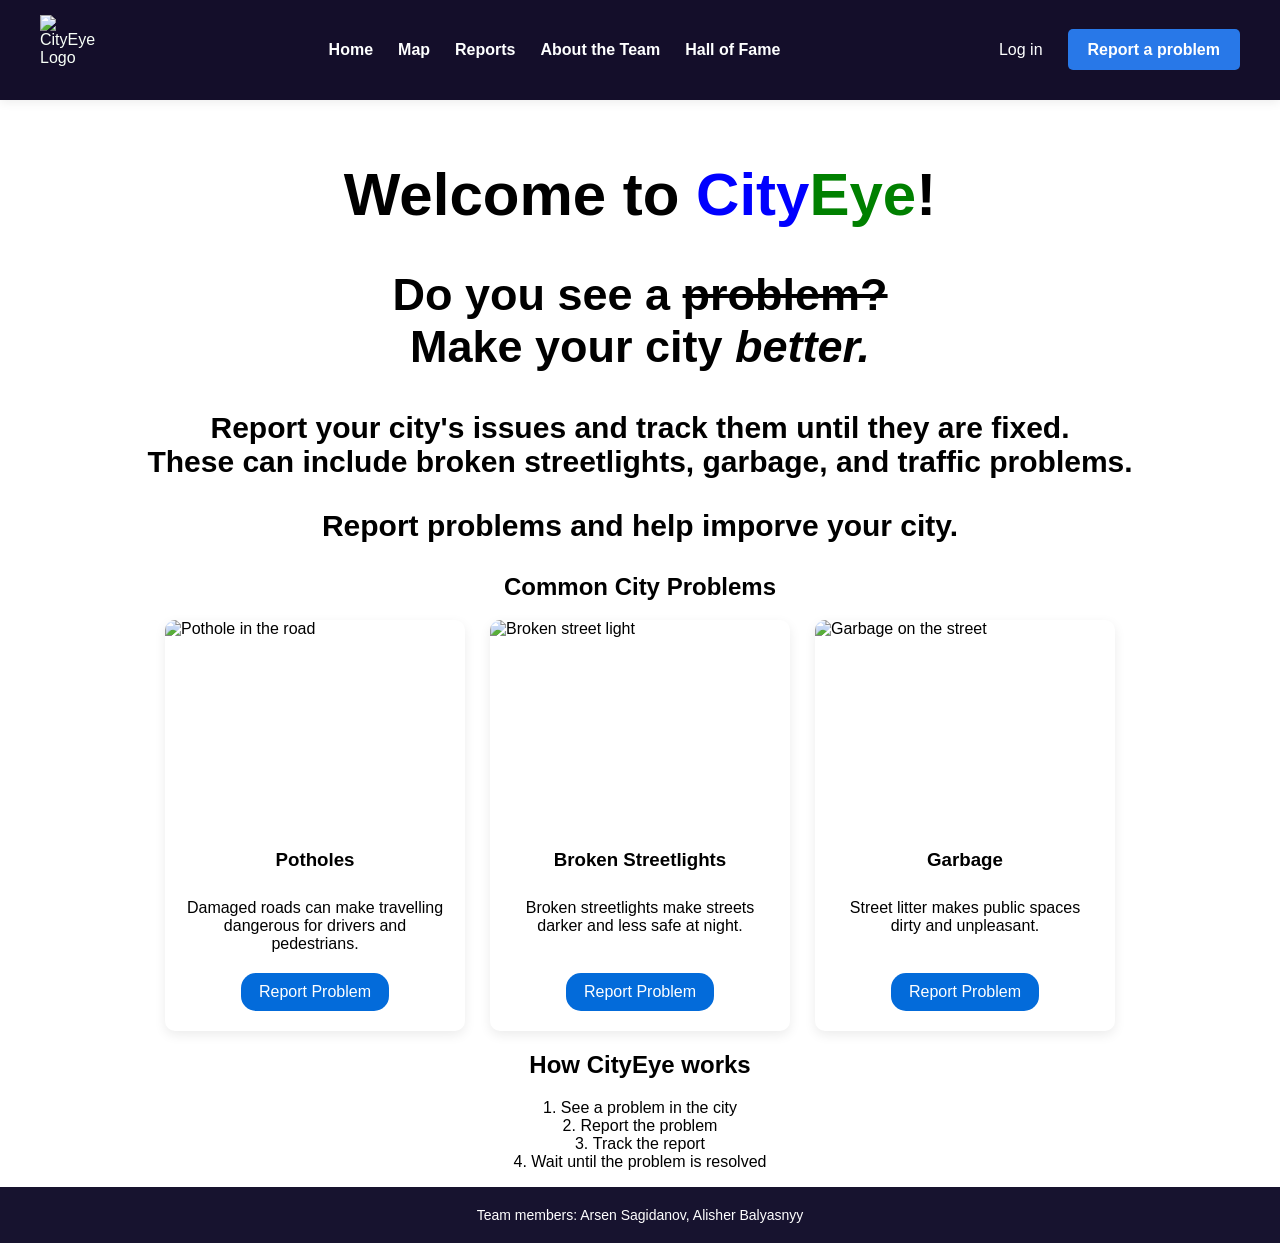
==== index.html @ 9cadc42f "add Grid and Flexbox" ====
<!DOCTYPE html>
<html lang="en">
<head>
    <meta charset="UTF-8">
    <meta name="viewport" content="width=device-width, initial-scale=1.0">
    <title>CityEye - Home</title>
    <link rel="stylesheet" href="style.css">
</head>
<body>
<nav class="navbar">
            
            <div class="logo">
            <img src="photo/logo.png" 
                alt="CityEye Logo"></div>

                <ul class="nav-links">
                <li><a href="index.html">Home</a></li>
                <li><a href="map.html">Map</a></li>
                <li><a href="reports.html">Reports</a></li>
                <li><a href="about.html">About the Team</a></li>
                <li><a href="halloffame.html" class="hof">Hall of Fame</a></li>
                </ul>
            <ul class = "right-links">
                <li><a href="login.html" class="login-link">Log in</a></li>
                <li><a href="report.html" class ="report-button">Report a problem</a></li>
            </ul>
            </nav>
<main>
<div class="welcome">
    <h1>Welcome to
    <span class="city">City</span><span class="eye">Eye</span>!
    </h1>
    <h2>Do you see a <s>problem?</s>
    <br>Make your city <em>better.</em>
    </h2>
    <p>Report your city's issues and track them until they are fixed.<br>These can include broken streetlights, garbage, and traffic problems.</p>
    <p>Report problems and help imporve your city.</p>
</div>


<section class="problems-section">
    <h2 style="text-align: center;">Common City Problems</h2>

    <div class="problem-images">

        <div class="problem-card">
            <img src="photo/Pothole.jpeg" alt="Pothole in the road">
            <div class="card-content">
                <h3>Potholes</h3>
                <p>Damaged roads can make travelling dangerous for drivers and pedestrians.</p>
                <a href="report.html" class="card-btn">Report Problem</a>
            </div>
        </div>

        <div class="problem-card">
            <img src="photo/BrokenStreetLight.jpeg" alt="Broken street light">
            <div class="card-content">
                <h3>Broken Streetlights</h3>
                <p>Broken streetlights make streets darker and less safe at night.</p>
                <a href="report.html" class="card-btn">Report Problem</a>
            </div>
        </div>

        <div class="problem-card">
            <img src="photo/Garbage.jpeg" alt="Garbage on the street">
            <div class="card-content">
                <h3>Garbage</h3>
                <p>Street litter makes public spaces dirty and unpleasant.</p>
                <a href="report.html" class="card-btn">Report Problem</a>
            </div>
        </div>

    </div>
</section>

<h2 id="main-title">How CityEye works</h2>
<div align="center">
 <ol type="1">
    <li>See a problem in the city</li>
    <li>Report the problem</li>
    <li>Track the report</li>
    <li>Wait until the problem is resolved</li>
</ol>
</div>
</main>
<footer>
        <p>Team members: Arsen Sagidanov, Alisher Balyasnyy</p>
    </footer>
</body>
</html>
---- style.css ----
body {
    margin: 0;
    font-family: "Segoe UI", sans-serif;
    min-height: 100vh;
    display: flex;
    flex-direction: column;
}

/* ---- Navbar ---- */

.navbar {
    display: flex;
    justify-content: space-between;
    align-items: center;
    background-color: hsl(253, 49%, 11%);
    color: rgb(248, 255, 247);
    padding: 15px 40px;
    font-family: "Saira", sans-serif;
    box-shadow: 0 2px 10px rgba(0, 0, 0, 0.08);
}

.nav-links,
.right-links {
    list-style: none;
    display: flex;
    align-items: center;
    gap: 25px;
    margin: 0;
    padding: 0;
}

.nav-links a,
.right-links a {
    color: rgb(254, 255, 255);
    text-decoration: none;
}

.report-button {
    padding: 12px 20px;
    background-color: #2878e8;
    color: white;
    text-decoration: none;
    border-radius: 5px;
    font-weight: bold;
    transition: background-color 0,3 ease;
}

.report-button:hover {
    background-color: #1a5bb8;
}

.nav-links{
    font-weight: bolder;
}

.nav-links a:hover,
.right-links a:hover {
    color: rgb(253, 255, 253);
    text-decoration: underline;
    

}

.logo {
    display: flex;
    align-items: center;
}

.logo img {
    height: 70px;
    width: 70px;
    object-fit: contain;
}


/* ---- Main ---- */

main {
    flex: 1;
}


/* ---- Map ---- */

.map-page {
    background-color: #ffffff;
    min-height: calc(100vh - 70px);
    padding: 40px 50px;
}

.map-title {
    max-width: 1400px;
    margin: 0 auto 25px;
}

.map-title h1 {
    margin: 0;
    font-size: 34px;
    color: #172033;
}

.map-title p {
    margin-top: 8px;
    color: #697386;
    font-size: 16px;
}

.map {
    position: relative;
    max-width: 1400px;
    height: 650px;
    margin: auto;
    overflow: hidden;
    border-radius: 20px;
    background-color: #ddd;
    box-shadow: 0 8px 25px rgba(0, 0, 0, 0.1);
}

.map img {
    width: 100%;
    height: 100%;
    object-fit: cover;
}

.marker {
    position: absolute;
    font-size: 32px;
}

.marker-red {
    color: #ef4444;
}

.marker-yellow {
    color: #f59e0b;
}

.marker-green {
    color: #22c55e;
}

.marker-1 {
    top: 25%;
    left: 35%;
}

.marker-2 {
    top: 35%;
    left: 60%;
}

.marker-3 {
    top: 55%;
    left: 30%;
}

.marker-4 {
    top: 70%;
    left: 55%;
}

.marker-5 {
    top: 45%;
    left: 78%;
}


/* ---- Map Legend ---- */

.legend {
    position: absolute;
    bottom: 20px;
    left: 20px;
    display: flex;
    gap: 20px;
    padding: 13px 18px;
    background-color: white;
    border-radius: 10px;
    box-shadow: 0 3px 10px rgba(0, 0, 0, 0.15);
}

.legend span {
    display: flex;
    align-items: center;
    gap: 7px;
    font-size: 14px;
    color: #343b4d;
    white-space: nowrap;
}

.legend i {
    width: 11px;
    height: 11px;
    display: inline-block;
    border-radius: 50%;
}

.red-dot {
    background-color: #ef4444;
}

.yellow-dot {
    background-color: #f59e0b;
}

.green-dot {
    background-color: #22c55e;
}





/* ---- Register Form ---- */

.register-form {
    max-width: 210px;
    margin: 57px auto;
    padding: 40px;
    background: #ffffff;
    border-radius: 15px;
    box-shadow: 0 4px 15px rgba(36, 10, 52, 0.1);
    font-family: sans-serif;
}

.register-form h1 {
    text-align: center;
    margin-bottom: 20px;
    color: #000000;
}

.register-form div {
    display: flex;
    flex-direction: column;
    margin-bottom: 2px;
}


/* ---- Login Form ---- */

.login-form {
    max-width: 200px;
    margin: 57px auto;
    padding: 40px;
    background: #ffffff;
    border-radius: 30px;
    box-shadow: 0 4px 15px rgba(156, 98, 193, 0.1);
    font-family: sans-serif;
}

.login-form p {
    text-align: center;
    margin-bottom: 20px;
    color: #000000;
}


/* ---- Home ---- */

.welcome {
    text-align: center;
    margin-top: 50px;
    font-weight: bold;
    font-size: 30px;
    font-family: "Saira", sans-serif;
}

.city {
    color: blue;
}

.eye {
    color: green;
}

.problem-section {
    padding: 50px 40px;
    text-align: center;
    background-color: #f5f8fc;
}
.problem-section h2{
    font-size: 25px;
    color: #000000;
    margin-bottom: 30px;
    text-align: center;
}
.problem-images {
    display: flex;
    justify-content: center;
    align-items: stretch;
    flex-wrap: wrap;
    gap: 25px;
}
.problem-card{
    display: flex;
    flex-direction: column;
    width:300px;
    border-radius: 10px;
    overflow: hidden;
    box-shadow: 0 4px 12px rgba(0, 0, 0, 0.08)
}
.problem-card img{
    width: 100%;
    height: 190px;
    object-fit: cover;
}

.card-content{
    display: flex;
    flex-direction: column;
    align-items: center;
    flex: 1;
    padding: 20px;
}
.card-content h3{
    color: #000000;
    margin-bottom: 12px;
}
.card-content p{
    color: #000000;
    text-align: center;
    line-height: 1,6;
    margin-bottom: 20px;
}
.card-btn{
    margin-top: auto;
    display: inline-block;
    padding: 10px 18px;
    background-color: #036bda;
    color: #ffffff;
    text-decoration: none;
    border-radius: 15px;
    transition: background-color 0.3s ease;
}
.card-btn:hover{
    background-color: #03da6b;
}
.problem-card:hover{
    box-shadow: 0 10px 22px rgba(16, 52, 255, 0.08)
}


/* ---- Report Form ---- */

.report-form {
    max-width: 400px;
    margin: 50px auto;
    padding: 30px;
    background: #ffffff;
    border-radius: 15px;
    box-shadow: 0 4px 15px rgba(36, 10, 52, 0.1);
    font-family: sans-serif;
}

.report-form h1 {
    text-align: center;
}


/* ---- Reports Page ---- */

.reports-page {
    background-color: #f5f7fb;
    min-height: calc(100vh - 70px);
    padding: 40px 50px;
}

.reports-title {
    max-width: 1200px;
    margin: 0 auto 30px;
}

.reports-title h1 {
    margin: 0;
    font-size: 34px;
    color: #172033;
}

.reports-title p {
    margin-top: 8px;
    color: #697386;
    font-size: 16px;
}


/* ---- Form Style ---- */

input,
select,
textarea {
    padding: 10px;
    margin: 5px 0 15px;
    border: 1px solid #ccc;
    border-radius: 5px;
    font-family: "Segoe UI", sans-serif;
    box-sizing: border-box;
}

input:focus,
select:focus,
textarea:focus {
    outline: none;
    border-color: #2878e8;
}

input[type="submit"] {
    background-color: #2878e8;
    color: white;
    border: none;
    padding: 10px 20px;
    border-radius: 5px;
    cursor: pointer;
}

input[type="submit"]:hover {
    background-color: #1a5bb8;
}

/* ---- About Team ---- */

.team-content {
display: flex;
justify-content: center;
align-items: center;
gap: 50px;
max-width: 1000px;
margin: 40px auto;
}
.photo-box {
margin: 0;
width: 450px;
}
.team-img {
width: 100%;
height: auto;
border-radius: 12px;
box-shadow: 0 4px 15px rgba(0, 0, 0, 0.1);
}
.team-info {
width: 350px;
padding: 30px;
background-color: white;
border-radius: 15px;
box-shadow: 0 4px 15px rgba(0, 0, 0, 0.1);
text-align: center;
}
.team-info h2 {
color: #17132f;
margin-top: 0;
}
.team-info p {
color: #666;
}
.team-card {
margin-top: 25px;
padding: 20px;
background-color: #f5f5f5;
border-radius: 12px;
}
.team-card h3 {
margin: 0 0 8px;
}
.team-card span {
color: #2878d4;
font-weight: bold;
}

.team-title {
    text-align: center;
}



/* ---- Footer ---- */

footer {
    background-color: #17132f;
    color: white;
    text-align: center;
    padding: 20px;
    margin-top: 0;
}

footer p {
    margin: 0;
    font-size: 14px;
}   

#main-title {
    color: #000000;
    text-align: center;
}

ol {
    list-style-position: inside; 
    text-align: center;          
    padding: 0;                  
}

.welcome{
    margin-top: 60px;
}

/* GRID */
    .grid-layout {
        grid-template-columns: 1fr;

        grid-template-areas:
            "header"
            "sidebar"
            "main"
            "footer";
    }

    .grid-sidebar {
        flex-direction: row;
        flex-wrap: wrap;
        justify-content: center;
    }

    .grid-main {
        padding: 20px;
    }


.grid-page {
    display: grid;
    grid-template-columns: 250px 1fr;
    grid-template-rows: auto 1fr auto;
    min-height: 100vh;
    
    grid-template-areas:
        "header header"
        "sidebar main"
        "footer footer";
}

.grid-page .navbar { 
    grid-area: header; }

.grid-page .sidebar { 
    grid-area: sidebar; }

.grid-page .reports-page { 
    grid-area: main; }

.grid-page footer { 
    grid-area: footer; }

.sidebar {
    background-color: #c9cfff81;
    padding: 30px 20px;
    box-shadow: 2px 0 5px rgba(0,0,0,0.05);
}
.sidebar ul {
    list-style: none;
    padding: 0;
    

}
.sidebar li {
    margin-bottom: 15px;
    padding: 5px;
}

.sidebar a{
    text-decoration: none;
    color: #ffffff;

}

.allr{
    background-color: #036bda;
    padding: 5px 7px;
    border-radius: 8px;
    transition: background-color 0,3 ease;
    box-shadow: 0 3px 12px rgba(0, 0, 0, 0.08);
    
}

.newr{
    background-color: #a01a1a;
    padding: 5px 7px;
    border-radius: 8px;
    transition: background-color 0,3 ease;
    box-shadow: 0 3px 12px rgba(0, 0, 0, 0.08);
}

.inpr{
    background-color: #c74504;
    padding: 5px 7px;
    border-radius: 8px;
    transition: background-color 0,3 ease;
    box-shadow: 0 3px 12px rgba(0, 0, 0, 0.08);
}

.rsl{
    background-color: #2a7700;
    padding: 5px 7px;
    border-radius: 8px;
    transition: background-color 0,3 ease;
    box-shadow: 0 3px 12px rgba(0, 0, 0, 0.08);
}

.allr:hover{
    background-color: #024082;
}
.newr:hover{
    background-color:#550e0e
}
.inpr:hover{
    background-color:#9a3400;
}
.rsl:hover{
    background-color: #163f00;
}


.community{
    text-align: center;
    max-width: 700px;
    margin: 0 auto 45px;
}

.community h2{
    color: #036bda;
    margin-bottom:20px ;
    font-weight: bold;
    letter-spacing: 3px;
    margin-bottom: 12px;
}

.community h1{
    font-size: 42px;
    
}

.community p{
    color: #969fa7;
    line-height: 1.7;
    font-size: 16px;
}

.comtext{
    text-align: center;
    color: #000000;
}

.ucomtext{
    color: #5d5d5d;
    line-height:1.7 ;
    font-size: 15px;
    text-align: center;
}

/* ---- Hall of Fame Card Styles (Grid 3x3) ---- */
.gallery-grid {
    display: grid;
    grid-template-columns: repeat(3, 1fr); 
    gap: 30px; 
    max-width: 1200px;
    margin: 0 auto 60px;
    padding: 0 30px;
}

.gallery-card {
    background-color: white;
    border-radius: 15px;
    overflow: hidden;
    box-shadow: 0 4px 15px rgba(0, 0, 0, 0.1);
    display: flex;
    flex-direction: column;
    transition: transform 0.3s ease, box-shadow 0.3s ease;
}

.gallery-card:hover {
    transform: translateY(-5px);
    box-shadow: 0 8px 25px rgba(0, 0, 0, 0.15);
}

.gallery-card img {
    width: 100%;
    height: 220px; 
    object-fit: cover;
}

.gallery-info {
    padding: 20px;
    text-align: center;
    background-color: #ffffff;
    flex: 1;
    display: flex;
    flex-direction: column;
    justify-content: center;
}

.gallery-info h3 {
    margin: 0 0 5px 0;
    color: #17132f;
    font-size: 20px;
}

.gallery-info span {
    color: #2878d4;
    font-weight: bold;
    display: block;
    margin-bottom: 8px;
    font-size: 14px;
}

.gallery-info p {
    color: #666;
    margin: 0;
    font-size: 14px;
}
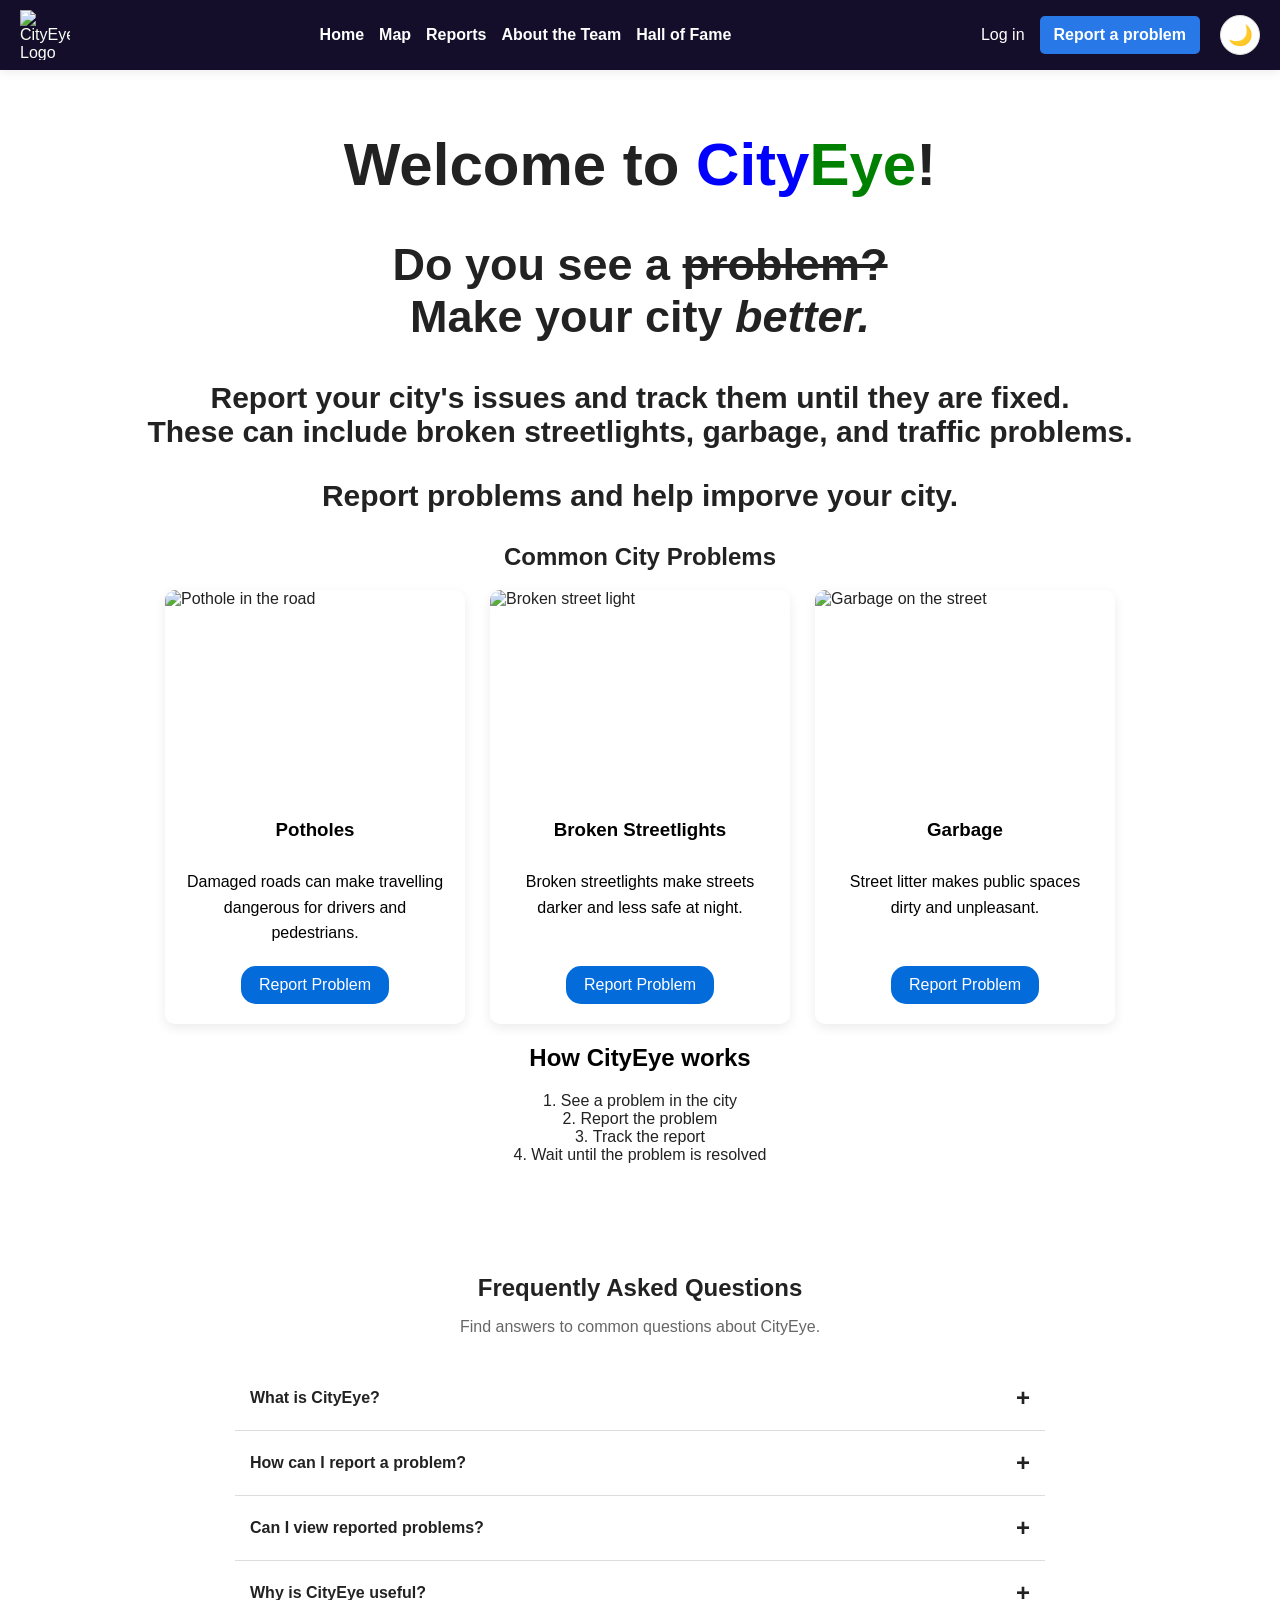
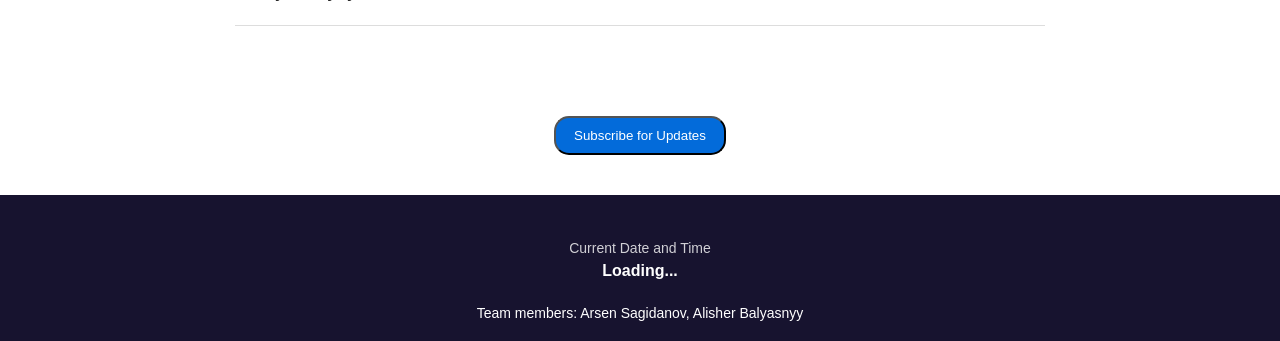
==== commit 51334153: "Add subscription popup and improve frontend interactions" ====
--- a/index.html
+++ b/index.html
@@ -10,21 +10,32 @@
 <nav class="navbar">
             
             <div class="logo">
-            <img src="photo/logo.png" 
+            <img src="photo/logo.jpg" 
                 alt="CityEye Logo"></div>
 
                 <ul class="nav-links">
                 <li><a href="index.html">Home</a></li>
                 <li><a href="map.html">Map</a></li>
-                <li><a href="reports.html">Reports</a></li>
+                  <li><a href="reports.html">Reports</a></li>
                 <li><a href="about.html">About the Team</a></li>
                 <li><a href="halloffame.html" class="hof">Hall of Fame</a></li>
                 </ul>
-            <ul class = "right-links">
-                <li><a href="login.html" class="login-link">Log in</a></li>
-                <li><a href="report.html" class ="report-button">Report a problem</a></li>
-            </ul>
-            </nav>
+           
+<ul class="right-links">
+    <li><a href="login.html" class="login-link">Log in</a></li>
+    <li><a href="report.html" class="report-button">Report a problem</a></li>
+    <li>
+        <button
+            id="change-background-btn"
+            type="button"
+            aria-label="Switch to dark mode"
+            aria-pressed="false"
+        >
+            <span id="theme-icon" aria-hidden="true">🌙</span>
+        </button>
+    </li>
+</ul>
+</nav>
 <main>
 <div class="welcome">
     <h1>Welcome to
@@ -82,9 +93,94 @@
     <li>Wait until the problem is resolved</li>
 </ol>
 </div>
+<section class="faq-section" id="faq">
+    <h2>Frequently Asked Questions</h2>
+    <p class ="faq-description">
+        Find answers to common questions about CityEye.
+    </p>
+
+    <div class="faq-item">
+        <button class="faq-question" aria-expanded="false">
+            What is CityEye?
+            <span class="faq-icon">+</span>
+        </button> 
+        <div class="faq-answer">
+            <div class="faq-answer-content">
+                CityEye is a website that helps people report
+                city problems and learn about local issues.
+            </div>
+        </div>
+    </div>
+
+    <div class="faq-item">
+        <button class="faq-question" aria-expanded="false">
+            How can I report a problem?
+            <span class="faq-icon">+</span>
+        </button>
+        <div class="faq-answer">
+            <div class="faq-answer-content">
+                Open the Report a Problem page and fill out
+                the form with information about the issue.
+            </div>
+        </div>
+    </div>
+
+    <div class="faq-item">
+        <button class="faq-question" aria-expanded="false">
+            Can I view reported problems?
+            <span class="faq-icon">+</span>
+        </button>
+        <div class="faq-answer">
+            <div class="faq-answer-content">
+                Yes. Visit the Reports page to see information
+                about reported city problems.
+            </div>
+        </div>
+    </div>
+
+    <div class="faq-item">
+        <button class="faq-question" aria-expanded="false">
+            Why is CityEye useful?
+            <span class="faq-icon">+</span>
+        </button>
+        <div class="faq-answer">
+            <div class="faq-answer-content">
+                CityEye makes it easier for people to share
+                information about problems in their city.
+            </div>
+        </div>
+    </div>
+</section>
+
+<div style="text-align: center; margin: 40px 0;">
+            <button id="openPopupBtn" type="button" class="card-btn">Subscribe for Updates</button>
+        </div>
+
+        <div id="popupModal" class="modal-overlay">
+            <div class="modal-card">
+                <span id="closePopupBtn" class="close-btn">&times;</span>
+                <h2>Subscribe to CityEye</h2>
+                <p>Get notified when new issues in your area are fixed!</p>
+                <form id="subscribeForm">
+                    <input type="email" placeholder="Enter your email" required>
+                    <input type="submit" value="Subscribe">
+                </form>
+            </div>
+        </div>
+
 </main>
+
+
 <footer>
-        <p>Team members: Arsen Sagidanov, Alisher Balyasnyy</p>
-    </footer>
+    <div class="cityeye-clock">
+        <span class="clock-label">Current Date and Time</span>
+        <p id="current-time-display" class="date-display"></p>
+        <time id="current-date-time">Loading...</time>
+    </div>
+
+    <p>Team members: Arsen Sagidanov, Alisher Balyasnyy</p>
+</footer>
+<script src="script.js"></script>
+
 </body>
 </html>
--- a/style.css
+++ b/style.css
@@ -1,22 +1,106 @@
+
+/* ========================================
+   CITYEYE - MAIN STYLES
+======================================== */
+
+/* ===== GENERAL ===== */
+
+*,
+*::before,
+*::after {
+    box-sizing: border-box;
+}
+
+html {
+    width: 100%;
+    max-width: 100%;
+    overflow-x: clip;
+}
+
 body {
     margin: 0;
+    width: 100%;
+    min-height: 100vh;
+    display: flex;
+    flex-direction: column;
     font-family: "Segoe UI", sans-serif;
-    min-height: 100vh;
-    display: flex;
-    flex-direction: column;
-}
-
-/* ---- Navbar ---- */
+    background-color: #ffffff;
+    color: #222222;
+    transition: background-color 0.3s ease, color 0.3s ease;
+}
+
+img {
+    max-width: 100%;
+}
+
+main {
+    flex: 1;
+    min-width: 0;
+}
+
+header,
+nav,
+main,
+footer,
+section,
+article,
+aside,
+div {
+    transition:
+        background-color 0.3s ease,
+        color 0.3s ease,
+        border-color 0.3s ease;
+}
+
+/* ===== CLOCK ===== */
+
+.cityeye-clock {
+    text-align: center;
+    padding: 15px 10px;
+    margin: 10px auto;
+}
+
+.clock-label {
+    display: block;
+    margin-bottom: 6px;
+    font-size: 14px;
+    opacity: 0.8;
+}
+
+#current-date-time {
+    font-size: 16px;
+    font-weight: 600;
+}
+
+/* ========================================
+   NAVBAR
+======================================== */
 
 .navbar {
     display: flex;
     justify-content: space-between;
     align-items: center;
+    gap: 15px;
+    width: 100%;
+    max-width: 100%;
+    min-width: 0;
+    padding: 10px 20px;
     background-color: hsl(253, 49%, 11%);
     color: rgb(248, 255, 247);
-    padding: 15px 40px;
     font-family: "Saira", sans-serif;
     box-shadow: 0 2px 10px rgba(0, 0, 0, 0.08);
+}
+
+.logo {
+    display: flex;
+    align-items: center;
+    flex-shrink: 0;
+}
+
+.logo img {
+    width: 50px;
+    height: 50px;
+    object-fit: contain;
 }
 
 .nav-links,
@@ -24,63 +108,78 @@
     list-style: none;
     display: flex;
     align-items: center;
-    gap: 25px;
+    gap: 15px;
     margin: 0;
     padding: 0;
+    min-width: 0;
+}
+
+.nav-links {
+    font-weight: bolder;
 }
 
 .nav-links a,
 .right-links a {
     color: rgb(254, 255, 255);
     text-decoration: none;
+    white-space: nowrap;
+}
+
+.nav-links a:hover,
+.right-links a:hover {
+    color: #ffffff;
+    text-decoration: underline;
 }
 
 .report-button {
-    padding: 12px 20px;
+    display: inline-block;
+    padding: 10px 14px;
     background-color: #2878e8;
     color: white;
     text-decoration: none;
     border-radius: 5px;
     font-weight: bold;
-    transition: background-color 0,3 ease;
+    text-align: center;
+    transition: background-color 0.3s ease;
 }
 
 .report-button:hover {
     background-color: #1a5bb8;
 }
 
-.nav-links{
-    font-weight: bolder;
-}
-
-.nav-links a:hover,
-.right-links a:hover {
-    color: rgb(253, 255, 253);
-    text-decoration: underline;
-    
-
-}
-
-.logo {
-    display: flex;
+/* ===== THEME TOGGLE BUTTON ===== */
+
+.right-links #change-background-btn {
+    width: 40px;
+    height: 40px;
+    display: flex;
+    flex-shrink: 0;
     align-items: center;
-}
-
-.logo img {
-    height: 70px;
-    width: 70px;
-    object-fit: contain;
-}
-
-
-/* ---- Main ---- */
-
-main {
-    flex: 1;
-}
-
-
-/* ---- Map ---- */
+    justify-content: center;
+    padding: 0;
+    margin-left: 5px;
+    border: 1px solid #e0e0e0;
+    border-radius: 50%;
+    background-color: #ffffff;
+    color: #222222;
+    font-size: 20px;
+    cursor: pointer;
+    transition: background-color 0.2s ease, transform 0.2s ease;
+}
+
+.right-links #change-background-btn:hover {
+    background-color: #f0f0f0;
+    transform: scale(1.05);
+}
+
+.right-links #change-background-btn:focus-visible {
+    outline: 2px solid #2563eb;
+    outline-offset: 3px;
+}
+
+/* ========================================
+   MAP PAGE
+======================================== */
 
 .map-page {
     background-color: #ffffff;
@@ -107,16 +206,18 @@
 
 .map {
     position: relative;
+    width: 100%;
     max-width: 1400px;
     height: 650px;
     margin: auto;
     overflow: hidden;
     border-radius: 20px;
-    background-color: #ddd;
+    background-color: #dddddd;
     box-shadow: 0 8px 25px rgba(0, 0, 0, 0.1);
 }
 
 .map img {
+    display: block;
     width: 100%;
     height: 100%;
     object-fit: cover;
@@ -164,17 +265,18 @@
     left: 78%;
 }
 
-
-/* ---- Map Legend ---- */
+/* ===== MAP LEGEND ===== */
 
 .legend {
     position: absolute;
     bottom: 20px;
     left: 20px;
     display: flex;
-    gap: 20px;
+    flex-wrap: wrap;
+    gap: 15px;
+    max-width: calc(100% - 40px);
     padding: 13px 18px;
-    background-color: white;
+    background-color: #ffffff;
     border-radius: 10px;
     box-shadow: 0 3px 10px rgba(0, 0, 0, 0.15);
 }
@@ -192,6 +294,7 @@
     width: 11px;
     height: 11px;
     display: inline-block;
+    flex-shrink: 0;
     border-radius: 50%;
 }
 
@@ -207,14 +310,13 @@
     background-color: #22c55e;
 }
 
-
-
-
-
-/* ---- Register Form ---- */
+/* ========================================
+   REGISTER FORM
+======================================== */
 
 .register-form {
-    max-width: 210px;
+    width: calc(100% - 30px);
+    max-width: 400px;
     margin: 57px auto;
     padding: 40px;
     background: #ffffff;
@@ -235,11 +337,13 @@
     margin-bottom: 2px;
 }
 
-
-/* ---- Login Form ---- */
+/* ========================================
+   LOGIN FORM
+======================================== */
 
 .login-form {
-    max-width: 200px;
+    width: calc(100% - 30px);
+    max-width: 400px;
     margin: 57px auto;
     padding: 40px;
     background: #ffffff;
@@ -254,12 +358,13 @@
     color: #000000;
 }
 
-
-/* ---- Home ---- */
+/* ========================================
+   HOME PAGE
+======================================== */
 
 .welcome {
     text-align: center;
-    margin-top: 50px;
+    margin-top: 60px;
     font-weight: bold;
     font-size: 30px;
     font-family: "Saira", sans-serif;
@@ -278,12 +383,14 @@
     text-align: center;
     background-color: #f5f8fc;
 }
-.problem-section h2{
+
+.problem-section h2 {
     font-size: 25px;
     color: #000000;
     margin-bottom: 30px;
     text-align: center;
 }
+
 .problem-images {
     display: flex;
     justify-content: center;
@@ -291,38 +398,44 @@
     flex-wrap: wrap;
     gap: 25px;
 }
-.problem-card{
+
+.problem-card {
     display: flex;
     flex-direction: column;
-    width:300px;
+    width: 300px;
+    max-width: 100%;
     border-radius: 10px;
     overflow: hidden;
-    box-shadow: 0 4px 12px rgba(0, 0, 0, 0.08)
-}
-.problem-card img{
+    box-shadow: 0 4px 12px rgba(0, 0, 0, 0.08);
+}
+
+.problem-card img {
     width: 100%;
     height: 190px;
     object-fit: cover;
 }
 
-.card-content{
+.card-content {
     display: flex;
     flex-direction: column;
     align-items: center;
     flex: 1;
     padding: 20px;
 }
-.card-content h3{
+
+.card-content h3 {
     color: #000000;
     margin-bottom: 12px;
 }
-.card-content p{
+
+.card-content p {
     color: #000000;
     text-align: center;
-    line-height: 1,6;
+    line-height: 1.6;
     margin-bottom: 20px;
 }
-.card-btn{
+
+.card-btn {
     margin-top: auto;
     display: inline-block;
     padding: 10px 18px;
@@ -332,17 +445,270 @@
     border-radius: 15px;
     transition: background-color 0.3s ease;
 }
-.card-btn:hover{
-    background-color: #03da6b;
-}
-.problem-card:hover{
-    box-shadow: 0 10px 22px rgba(16, 52, 255, 0.08)
-}
-
-
-/* ---- Report Form ---- */
+
+.card-btn:hover {
+    background-color: #03a85a;
+}
+
+.problem-card:hover {
+    box-shadow: 0 10px 22px rgba(16, 52, 255, 0.08);
+}
+
+/* ========================================
+   FAQ
+======================================== */
+
+.faq-section {
+    width: 100%;
+    max-width: 850px;
+    margin: 60px auto;
+    padding: 30px 20px;
+}
+
+.faq-section h2 {
+    text-align: center;
+    margin-bottom: 10px;
+}
+
+.faq-description {
+    text-align: center;
+    margin-bottom: 30px;
+    color: #666666;
+}
+
+.faq-item {
+    border-bottom: 1px solid #dddddd;
+}
+
+.faq-question {
+    width: 100%;
+    display: flex;
+    justify-content: space-between;
+    align-items: center;
+    gap: 15px;
+    padding: 18px 15px;
+    border: none;
+    background: transparent;
+    color: inherit;
+    font: inherit;
+    font-weight: 600;
+    text-align: left;
+    cursor: pointer;
+}
+
+.faq-question:hover {
+    background-color: rgba(128, 128, 128, 0.08);
+}
+
+.faq-icon {
+    font-size: 24px;
+    transition: transform 0.3s ease;
+}
+
+.faq-answer {
+    display: grid;
+    grid-template-rows: 0fr;
+    transition: grid-template-rows 0.3s ease;
+}
+
+.faq-answer-content {
+    overflow: hidden;
+    min-height: 0;
+    padding: 0 15px;
+    line-height: 1.6;
+}
+
+.faq-item.active .faq-answer {
+    grid-template-rows: 1fr;
+}
+
+.faq-item.active .faq-answer-content {
+    padding-bottom: 18px;
+}
+
+.faq-item.active .faq-icon {
+    transform: rotate(45deg);
+}
+
+@media (prefers-reduced-motion: reduce) {
+    .faq-answer,
+    .faq-icon {
+        transition: none;
+    }
+}
+
+/* ========================================
+   LIGHT AND DARK THEME
+======================================== */
+
+body.dark-theme {
+    background-color: #121212;
+    color: #f1f1f1;
+}
+
+/* Main page sections */
+
+body.dark-theme header,
+body.dark-theme nav,
+body.dark-theme main,
+body.dark-theme footer,
+body.dark-theme section,
+body.dark-theme article,
+body.dark-theme aside {
+    background-color: #121212;
+    color: #f1f1f1;
+}
+
+/* Navbar keeps its original color */
+
+body.dark-theme .navbar {
+    background-color: hsl(253, 49%, 11%);
+    color: #ffffff;
+}
+
+body.dark-theme .navbar a {
+    color: #ffffff;
+}
+
+/* Headings and text */
+
+body.dark-theme h1,
+body.dark-theme h2,
+body.dark-theme h3,
+body.dark-theme p,
+body.dark-theme li,
+body.dark-theme label {
+    color: #f1f1f1;
+}
+
+/* Links */
+
+body.dark-theme a {
+    color: #93c5fd;
+}
+
+body.dark-theme .navbar a,
+body.dark-theme .report-button,
+body.dark-theme .card-btn,
+body.dark-theme .sidebar a {
+    color: #ffffff;
+}
+
+/* Forms */
+
+body.dark-theme input,
+body.dark-theme textarea,
+body.dark-theme select {
+    background-color: #262626;
+    color: #f1f1f1;
+    border-color: #555555;
+}
+
+body.dark-theme .register-form,
+body.dark-theme .login-form,
+body.dark-theme .report-form,
+body.dark-theme .team-info,
+body.dark-theme .team-card,
+body.dark-theme .gallery-card,
+body.dark-theme .gallery-info {
+    background-color: #1e1e1e;
+    color: #f1f1f1;
+}
+
+body.dark-theme .register-form h1,
+body.dark-theme .login-form p,
+body.dark-theme .team-info h2,
+body.dark-theme .team-info p,
+body.dark-theme .team-card h3,
+body.dark-theme .gallery-info h3,
+body.dark-theme .gallery-info p {
+    color: #f1f1f1;
+}
+
+body.dark-theme .problem-section,
+body.dark-theme .reports-page,
+body.dark-theme .team-card {
+    background-color: #1e1e1e;
+}
+
+body.dark-theme .map-page {
+    background-color: #121212;
+}
+
+body.dark-theme .map-title h1,
+body.dark-theme .reports-title h1 {
+    color: #f1f1f1;
+}
+
+body.dark-theme .map-title p,
+body.dark-theme .reports-title p {
+    color: #cccccc;
+}
+
+/* FAQ */
+
+body.dark-theme .faq-item {
+    border-color: #444444;
+}
+
+body.dark-theme .faq-question {
+    color: #f1f1f1;
+}
+
+body.dark-theme .faq-question:hover {
+    background-color: #262626;
+}
+
+body.dark-theme .faq-description {
+    color: #cccccc;
+}
+
+/* Theme button */
+
+.theme-switcher {
+    text-align: center;
+    margin: 20px 0;
+}
+
+#change-background-btn {
+    display: inline-flex;
+    align-items: center;
+    justify-content: center;
+    gap: 8px;
+    padding: 12px 22px;
+    border: none;
+    border-radius: 8px;
+    background-color: #2563eb;
+    color: #ffffff;
+    font: inherit;
+    cursor: pointer;
+}
+
+#change-background-btn:hover {
+    background-color: #1d4ed8;
+}
+
+body.dark-theme #change-background-btn {
+    background-color: #f3f4f6;
+    color: #171717;
+}
+
+body.dark-theme #change-background-btn:hover {
+    background-color: #d1d5db;
+}
+
+body.dark-theme .right-links #change-background-btn {
+    background-color: #292929;
+    border-color: #555555;
+    color: #ffffff;
+}
+
+/* ========================================
+   REPORT FORM
+======================================== */
 
 .report-form {
+    width: calc(100% - 30px);
     max-width: 400px;
     margin: 50px auto;
     padding: 30px;
@@ -356,13 +722,15 @@
     text-align: center;
 }
 
-
-/* ---- Reports Page ---- */
+/* ========================================
+   REPORTS PAGE
+======================================== */
 
 .reports-page {
     background-color: #f5f7fb;
     min-height: calc(100vh - 70px);
     padding: 40px 50px;
+    min-width: 0;
 }
 
 .reports-title {
@@ -382,18 +750,19 @@
     font-size: 16px;
 }
 
-
-/* ---- Form Style ---- */
+/* ========================================
+   INPUTS AND FORMS
+======================================== */
 
 input,
 select,
 textarea {
+    max-width: 100%;
     padding: 10px;
     margin: 5px 0 15px;
-    border: 1px solid #ccc;
+    border: 1px solid #cccccc;
     border-radius: 5px;
     font-family: "Segoe UI", sans-serif;
-    box-sizing: border-box;
 }
 
 input:focus,
@@ -416,62 +785,78 @@
     background-color: #1a5bb8;
 }
 
-/* ---- About Team ---- */
+/* ========================================
+   ABOUT THE TEAM
+======================================== */
 
 .team-content {
-display: flex;
-justify-content: center;
-align-items: center;
-gap: 50px;
-max-width: 1000px;
-margin: 40px auto;
-}
+    display: flex;
+    justify-content: center;
+    align-items: center;
+    flex-wrap: wrap;
+    gap: 50px;
+    width: 100%;
+    max-width: 1000px;
+    margin: 40px auto;
+    padding: 0 15px;
+}
+
 .photo-box {
-margin: 0;
-width: 450px;
-}
+    margin: 0;
+    width: 450px;
+    max-width: 100%;
+}
+
 .team-img {
-width: 100%;
-height: auto;
-border-radius: 12px;
-box-shadow: 0 4px 15px rgba(0, 0, 0, 0.1);
-}
+    display: block;
+    width: 100%;
+    height: auto;
+    border-radius: 12px;
+    box-shadow: 0 4px 15px rgba(0, 0, 0, 0.1);
+}
+
 .team-info {
-width: 350px;
-padding: 30px;
-background-color: white;
-border-radius: 15px;
-box-shadow: 0 4px 15px rgba(0, 0, 0, 0.1);
-text-align: center;
-}
+    width: 350px;
+    max-width: 100%;
+    padding: 30px;
+    background-color: white;
+    border-radius: 15px;
+    box-shadow: 0 4px 15px rgba(0, 0, 0, 0.1);
+    text-align: center;
+}
+
 .team-info h2 {
-color: #17132f;
-margin-top: 0;
-}
+    color: #17132f;
+    margin-top: 0;
+}
+
 .team-info p {
-color: #666;
-}
+    color: #666666;
+}
+
 .team-card {
-margin-top: 25px;
-padding: 20px;
-background-color: #f5f5f5;
-border-radius: 12px;
-}
+    margin-top: 25px;
+    padding: 20px;
+    background-color: #f5f5f5;
+    border-radius: 12px;
+}
+
 .team-card h3 {
-margin: 0 0 8px;
-}
+    margin: 0 0 8px;
+}
+
 .team-card span {
-color: #2878d4;
-font-weight: bold;
+    color: #2878d4;
+    font-weight: bold;
 }
 
 .team-title {
     text-align: center;
 }
 
-
-
-/* ---- Footer ---- */
+/* ========================================
+   FOOTER
+======================================== */
 
 footer {
     background-color: #17132f;
@@ -484,7 +869,7 @@
 footer p {
     margin: 0;
     font-size: 14px;
-}   
+}
 
 #main-title {
     color: #000000;
@@ -492,178 +877,181 @@
 }
 
 ol {
-    list-style-position: inside; 
-    text-align: center;          
-    padding: 0;                  
-}
-
-.welcome{
-    margin-top: 60px;
-}
-
-/* GRID */
-    .grid-layout {
-        grid-template-columns: 1fr;
-
-        grid-template-areas:
-            "header"
-            "sidebar"
-            "main"
-            "footer";
-    }
-
-    .grid-sidebar {
-        flex-direction: row;
-        flex-wrap: wrap;
-        justify-content: center;
-    }
-
-    .grid-main {
-        padding: 20px;
-    }
-
+    list-style-position: inside;
+    text-align: center;
+    padding: 0;
+}
+
+/* ========================================
+   GRID LAYOUT
+======================================== */
 
 .grid-page {
     display: grid;
-    grid-template-columns: 250px 1fr;
+    grid-template-columns: 250px minmax(0, 1fr);
     grid-template-rows: auto 1fr auto;
     min-height: 100vh;
-    
     grid-template-areas:
         "header header"
         "sidebar main"
         "footer footer";
 }
 
-.grid-page .navbar { 
-    grid-area: header; }
-
-.grid-page .sidebar { 
-    grid-area: sidebar; }
-
-.grid-page .reports-page { 
-    grid-area: main; }
-
-.grid-page footer { 
-    grid-area: footer; }
+.grid-page .navbar {
+    grid-area: header;
+}
+
+.grid-page .sidebar {
+    grid-area: sidebar;
+}
+
+.grid-page .reports-page {
+    grid-area: main;
+    min-width: 0;
+}
+
+.grid-page footer {
+    grid-area: footer;
+}
+
+.grid-sidebar {
+    display: flex;
+    flex-direction: column;
+}
+
+.grid-main {
+    min-width: 0;
+    padding: 20px;
+}
 
 .sidebar {
     background-color: #c9cfff81;
     padding: 30px 20px;
-    box-shadow: 2px 0 5px rgba(0,0,0,0.05);
-}
+    box-shadow: 2px 0 5px rgba(0, 0, 0, 0.05);
+}
+
 .sidebar ul {
     list-style: none;
     padding: 0;
-    
-
-}
+}
+
 .sidebar li {
     margin-bottom: 15px;
     padding: 5px;
 }
 
-.sidebar a{
+.sidebar a {
     text-decoration: none;
     color: #ffffff;
-
-}
-
-.allr{
+}
+
+/* ===== REPORT STATUS COLORS ===== */
+
+.allr {
     background-color: #036bda;
     padding: 5px 7px;
     border-radius: 8px;
-    transition: background-color 0,3 ease;
+    transition: background-color 0.3s ease;
     box-shadow: 0 3px 12px rgba(0, 0, 0, 0.08);
-    
-}
-
-.newr{
+}
+
+.newr {
     background-color: #a01a1a;
     padding: 5px 7px;
     border-radius: 8px;
-    transition: background-color 0,3 ease;
+    transition: background-color 0.3s ease;
     box-shadow: 0 3px 12px rgba(0, 0, 0, 0.08);
 }
 
-.inpr{
+.inpr {
     background-color: #c74504;
     padding: 5px 7px;
     border-radius: 8px;
-    transition: background-color 0,3 ease;
+    transition: background-color 0.3s ease;
     box-shadow: 0 3px 12px rgba(0, 0, 0, 0.08);
 }
 
-.rsl{
+.rsl {
     background-color: #2a7700;
     padding: 5px 7px;
     border-radius: 8px;
-    transition: background-color 0,3 ease;
+    transition: background-color 0.3s ease;
     box-shadow: 0 3px 12px rgba(0, 0, 0, 0.08);
 }
 
-.allr:hover{
+.allr:hover {
     background-color: #024082;
 }
-.newr:hover{
-    background-color:#550e0e
-}
-.inpr:hover{
-    background-color:#9a3400;
-}
-.rsl:hover{
+
+.newr:hover {
+    background-color: #550e0e;
+}
+
+.inpr:hover {
+    background-color: #9a3400;
+}
+
+.rsl:hover {
     background-color: #163f00;
 }
 
-
-.community{
-    text-align: center;
+/* ========================================
+   COMMUNITY
+======================================== */
+
+.community {
+    text-align: center;
+    width: 100%;
     max-width: 700px;
     margin: 0 auto 45px;
-}
-
-.community h2{
+    padding: 0 15px;
+}
+
+.community h2 {
     color: #036bda;
-    margin-bottom:20px ;
     font-weight: bold;
     letter-spacing: 3px;
     margin-bottom: 12px;
 }
 
-.community h1{
+.community h1 {
     font-size: 42px;
-    
-}
-
-.community p{
+}
+
+.community p {
     color: #969fa7;
     line-height: 1.7;
     font-size: 16px;
 }
 
-.comtext{
+.comtext {
     text-align: center;
     color: #000000;
 }
 
-.ucomtext{
+.ucomtext {
     color: #5d5d5d;
-    line-height:1.7 ;
+    line-height: 1.7;
     font-size: 15px;
     text-align: center;
 }
 
-/* ---- Hall of Fame Card Styles (Grid 3x3) ---- */
+/* ========================================
+   HALL OF FAME
+======================================== */
+
 .gallery-grid {
     display: grid;
-    grid-template-columns: repeat(3, 1fr); 
-    gap: 30px; 
+    grid-template-columns: repeat(3, minmax(0, 1fr));
+    gap: 30px;
+    width: 100%;
     max-width: 1200px;
     margin: 0 auto 60px;
     padding: 0 30px;
 }
 
 .gallery-card {
+    min-width: 0;
     background-color: white;
     border-radius: 15px;
     overflow: hidden;
@@ -679,8 +1067,9 @@
 }
 
 .gallery-card img {
-    width: 100%;
-    height: 220px; 
+    display: block;
+    width: 100%;
+    height: 220px;
     object-fit: cover;
 }
 
@@ -695,7 +1084,7 @@
 }
 
 .gallery-info h3 {
-    margin: 0 0 5px 0;
+    margin: 0 0 5px;
     color: #17132f;
     font-size: 20px;
 }
@@ -709,7 +1098,453 @@
 }
 
 .gallery-info p {
-    color: #666;
+    color: #666666;
     margin: 0;
     font-size: 14px;
 }
+
+/* ========================================
+   SUBSCRIBE POPUP
+======================================== */
+
+.modal-overlay {
+    display: none;
+    position: fixed;
+    inset: 0;
+    width: 100%;
+    height: 100vh;
+    height: 100dvh;
+    box-sizing: border-box;
+    padding: 24px;
+    overflow-y: auto;
+    justify-content: center;
+    align-items: center;
+    background:
+        radial-gradient(
+            circle at 15% 20%,
+            rgba(59, 130, 246, 0.25),
+            transparent 35%
+        ),
+        linear-gradient(
+            135deg,
+            #0f172a,
+            #172554 55%,
+            #312e81
+        );
+    z-index: 9999;
+}
+
+.modal-card {
+    position: relative;
+    width: 100%;
+    max-width: 520px;
+    box-sizing: border-box;
+    padding: 52px 36px 36px;
+    background: #ffffff;
+    color: #0f172a;
+    border: 1px solid rgba(255, 255, 255, 0.4);
+    border-radius: 24px;
+    text-align: center;
+    box-shadow: 0 24px 80px rgba(0, 0, 0, 0.3);
+    animation: cityEyePopup 0.35s ease-out;
+}
+
+.modal-card h2 {
+    margin: 0 0 16px;
+    color: #172554;
+    font-size: clamp(25px, 4vw, 34px);
+    font-weight: 800;
+    line-height: 1.2;
+}
+
+.modal-card p {
+    margin: 0 auto 24px;
+    max-width: 380px;
+    color: #64748b;
+    font-size: 16px;
+    line-height: 1.7;
+}
+
+#subscribeForm {
+    display: flex;
+    flex-direction: column;
+    gap: 14px;
+    width: 100%;
+}
+
+#subscribeForm input[type="email"] {
+    width: 100%;
+    box-sizing: border-box;
+    padding: 15px 16px;
+    background: #f8fafc;
+    color: #0f172a;
+    border: 1px solid #cbd5e1;
+    border-radius: 12px;
+    font-size: 16px;
+    outline: none;
+    transition: border-color 0.2s, box-shadow 0.2s;
+}
+
+#subscribeForm input[type="email"]:focus {
+    border-color: #4f46e5;
+    box-shadow: 0 0 0 4px rgba(79, 70, 229, 0.12);
+}
+
+#subscribeForm input[type="submit"] {
+    width: 100%;
+    box-sizing: border-box;
+    padding: 15px 20px;
+    background: linear-gradient(135deg, #2563eb, #4f46e5);
+    color: #ffffff;
+    border: none;
+    border-radius: 12px;
+    font-size: 16px;
+    font-weight: 700;
+    cursor: pointer;
+    transition: transform 0.2s, box-shadow 0.2s;
+}
+
+#subscribeForm input[type="submit"]:hover {
+    transform: translateY(-2px);
+    box-shadow: 0 10px 24px rgba(79, 70, 229, 0.25);
+}
+
+.close-btn {
+    position: absolute;
+    top: 16px;
+    right: 16px;
+    display: flex;
+    align-items: center;
+    justify-content: center;
+    width: 40px;
+    height: 40px;
+    background: #f1f5f9;
+    color: #334155;
+    border: none;
+    border-radius: 50%;
+    font-size: 27px;
+    line-height: 1;
+    cursor: pointer;
+    transition: background 0.2s, transform 0.2s;
+}
+
+.close-btn:hover {
+    background: #e2e8f0;
+    transform: rotate(90deg);
+}
+
+@keyframes cityEyePopup {
+    from {
+        opacity: 0;
+        transform: translateY(18px) scale(0.98);
+    }
+
+    to {
+        opacity: 1;
+        transform: translateY(0) scale(1);
+    }
+}
+
+/* ========================================
+   RESPONSIVE DESIGN
+======================================== */
+
+/* Tablets and small laptops */
+
+@media (max-width: 1000px) {
+    .navbar {
+        flex-wrap: wrap;
+        justify-content: center;
+        padding: 12px 15px;
+        gap: 12px;
+    }
+
+    .nav-links,
+    .right-links {
+        flex-wrap: wrap;
+        justify-content: center;
+        gap: 12px;
+    }
+
+    .gallery-grid {
+        grid-template-columns: repeat(2, minmax(0, 1fr));
+        gap: 20px;
+    }
+
+    .grid-page {
+        grid-template-columns: 200px minmax(0, 1fr);
+    }
+}
+
+/* Mobile phones */
+
+@media (max-width: 768px) {
+    .navbar {
+        flex-direction: column;
+        align-items: center;
+        justify-content: center;
+        padding: 12px 10px;
+        gap: 12px;
+    }
+
+    .logo img {
+        width: 45px;
+        height: 45px;
+    }
+
+    .nav-links,
+    .right-links {
+        width: 100%;
+        flex-wrap: wrap;
+        justify-content: center;
+        gap: 10px;
+    }
+
+    .nav-links a,
+    .right-links a {
+        font-size: 13px;
+    }
+
+    .report-button {
+        padding: 8px 10px;
+    }
+
+    .map-page,
+    .reports-page {
+        padding: 25px 15px;
+    }
+
+    .map {
+        height: 500px;
+    }
+
+    .map-title h1,
+    .reports-title h1 {
+        font-size: 30px;
+    }
+
+    .legend {
+        left: 10px;
+        bottom: 10px;
+        gap: 10px;
+        padding: 10px;
+        max-width: calc(100% - 20px);
+    }
+
+    .legend span {
+        font-size: 12px;
+    }
+
+    .team-content {
+        gap: 25px;
+    }
+
+    .photo-box,
+    .team-info {
+        width: 100%;
+        max-width: 450px;
+    }
+
+    .grid-page {
+        grid-template-columns: minmax(0, 1fr);
+        grid-template-rows: auto auto 1fr auto;
+        grid-template-areas:
+            "header"
+            "sidebar"
+            "main"
+            "footer";
+    }
+
+    .grid-sidebar {
+        flex-direction: row;
+        flex-wrap: wrap;
+        justify-content: center;
+    }
+
+    .grid-main {
+        padding: 15px;
+    }
+
+    .community h1 {
+        font-size: 34px;
+    }
+}
+
+/* Small phones */
+
+@media (max-width: 480px) {
+    .navbar {
+        padding: 10px 8px;
+        gap: 10px;
+    }
+
+    .nav-links,
+    .right-links {
+        gap: 8px;
+    }
+
+    .nav-links a,
+    .right-links a {
+        font-size: 12px;
+    }
+
+    .logo img {
+        width: 40px;
+        height: 40px;
+    }
+
+    .map-page,
+    .reports-page {
+        padding: 20px 12px;
+    }
+
+    .map-title h1,
+    .reports-title h1 {
+        font-size: 28px;
+    }
+
+    .map {
+        height: 450px;
+    }
+
+    .legend {
+        gap: 8px;
+        padding: 8px;
+    }
+
+    .legend span {
+        font-size: 11px;
+    }
+
+    .problem-section {
+        padding: 35px 15px;
+    }
+
+    .problem-card {
+        width: 100%;
+        max-width: 320px;
+    }
+
+    .register-form,
+    .login-form,
+    .report-form {
+        width: calc(100% - 30px);
+        padding: 25px 20px;
+    }
+
+    .gallery-grid {
+        grid-template-columns: minmax(0, 1fr);
+        padding: 0 15px;
+        gap: 20px;
+    }
+
+    .gallery-card img {
+        height: 200px;
+    }
+
+    .community h1 {
+        font-size: 30px;
+    }
+
+    .community h2 {
+        letter-spacing: 1px;
+    }
+
+    .modal-overlay {
+        padding: 16px;
+    }
+
+    .modal-card {
+        padding: 64px 22px 26px;
+        border-radius: 20px;
+    }
+}
+
+/* Respect reduced-motion preferences */
+
+@media (prefers-reduced-motion: reduce) {
+    *,
+    *::before,
+    *::after {
+        scroll-behavior: auto !important;
+        animation-duration: 0.01ms !important;
+        animation-iteration-count: 1 !important;
+        transition-duration: 0.01ms !important;
+    }
+}
+
+/* Fix Subscribe Form in Dark Theme */
+
+/* Dark Subscribe Box */
+#popupModal .modal-card {
+    background-color: #0f172a;
+    color: #f1f5f9;
+    border: 1px solid #334155;
+    border-radius: 24px;
+    box-shadow: 0 24px 80px rgba(0, 0, 0, 0.4);
+}
+
+/* Title */
+#popupModal .modal-card h2 {
+    color: #7dd3fc;
+}
+
+/* Description */
+#popupModal .modal-card p {
+    color: #cbd5e1;
+}
+
+/* Email input */
+#popupModal #subscribeForm input[type="email"] {
+    background-color: #1e293b;
+    color: #f8fafc;
+    border: 1px solid #475569;
+}
+
+#popupModal #subscribeForm input[type="email"]::placeholder {
+    color: #94a3b8;
+}
+
+/* Subscribe button */
+#popupModal #subscribeForm input[type="submit"] {
+    background: linear-gradient(135deg, #0284c7, #4f46e5);
+    color: #ffffff;
+}
+
+/* Close button */
+#popupModal .close-btn {
+    background-color: #1e293b;
+    color: #f8fafc;
+}
+
+/* How CityEye Works - Dark Theme */
+body.dark-theme #main-title {
+    color: #f9fafb;
+}
+
+/* Improve Dark Theme */
+
+body.dark-theme .problem-card,
+body.dark-theme .register-form,
+body.dark-theme .login-form,
+body.dark-theme .report-form,
+body.dark-theme .legend {
+    background-color: #1e1e1e;
+    color: #f1f1f1;
+}
+
+body.dark-theme .problem-card h3,
+body.dark-theme .problem-card p,
+body.dark-theme .register-form h1,
+body.dark-theme .login-form p,
+body.dark-theme .legend span {
+    color: #f1f1f1;
+}
+
+body.dark-theme .register-form,
+body.dark-theme .login-form,
+body.dark-theme .report-form,
+body.dark-theme .problem-card,
+body.dark-theme .legend {
+    box-shadow: 0 4px 15px rgba(0, 0, 0, 0.35);
+}
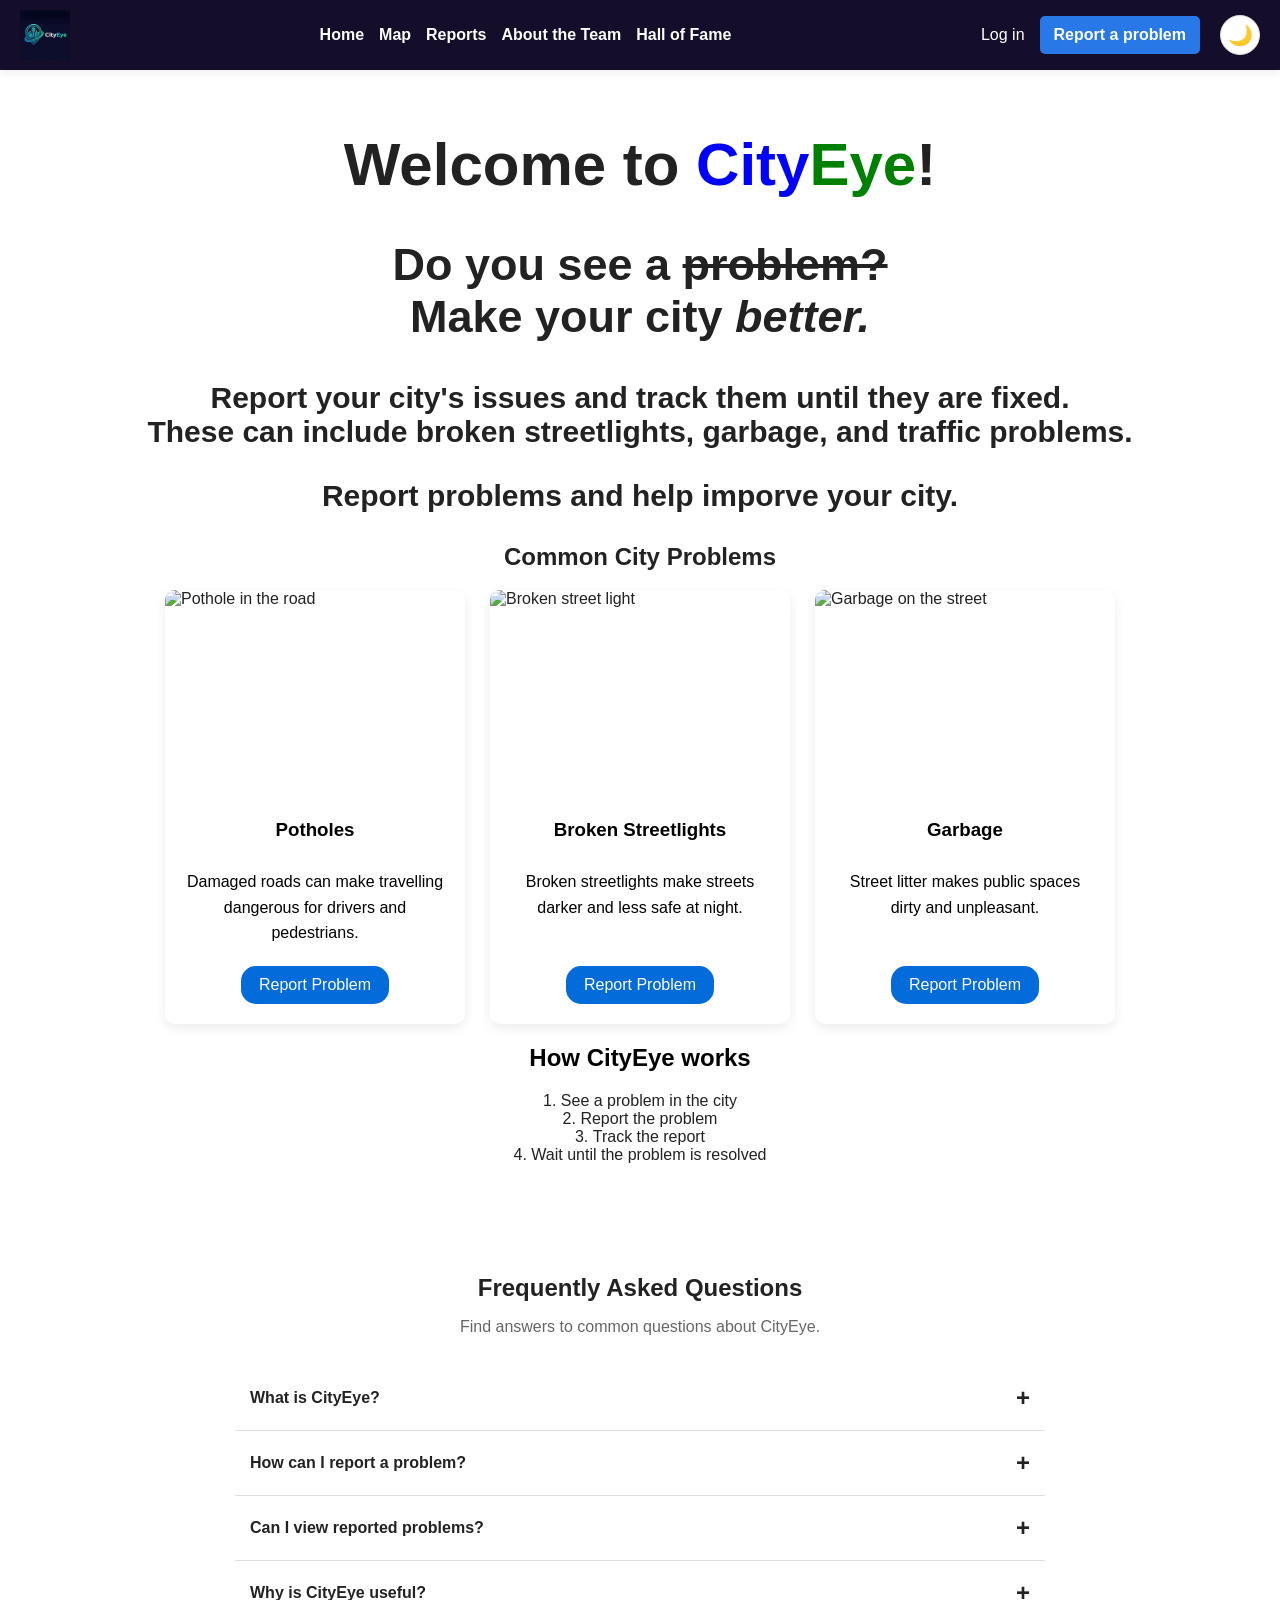
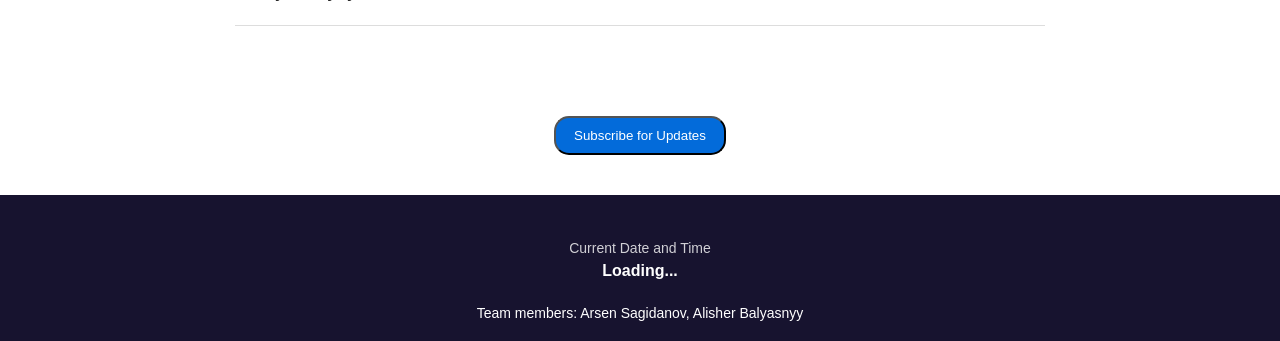
==== commit df7381a6: "Add remaining CityEye frontend changes" ====
--- a/index.html
+++ b/index.html
@@ -158,13 +158,19 @@
 
         <div id="popupModal" class="modal-overlay">
             <div class="modal-card">
-                <span id="closePopupBtn" class="close-btn">&times;</span>
+                <button id="closePopupBtn"
+        class="close-btn"
+        type="button"
+        aria-label="Close subscription window">
+    &times;
+</button>
                 <h2>Subscribe to CityEye</h2>
                 <p>Get notified when new issues in your area are fixed!</p>
                 <form id="subscribeForm">
                     <input type="email" placeholder="Enter your email" required>
                     <input type="submit" value="Subscribe">
                 </form>
+                <p id="subscribeMessage" role="status" aria-live="polite"></p>
             </div>
         </div>
 
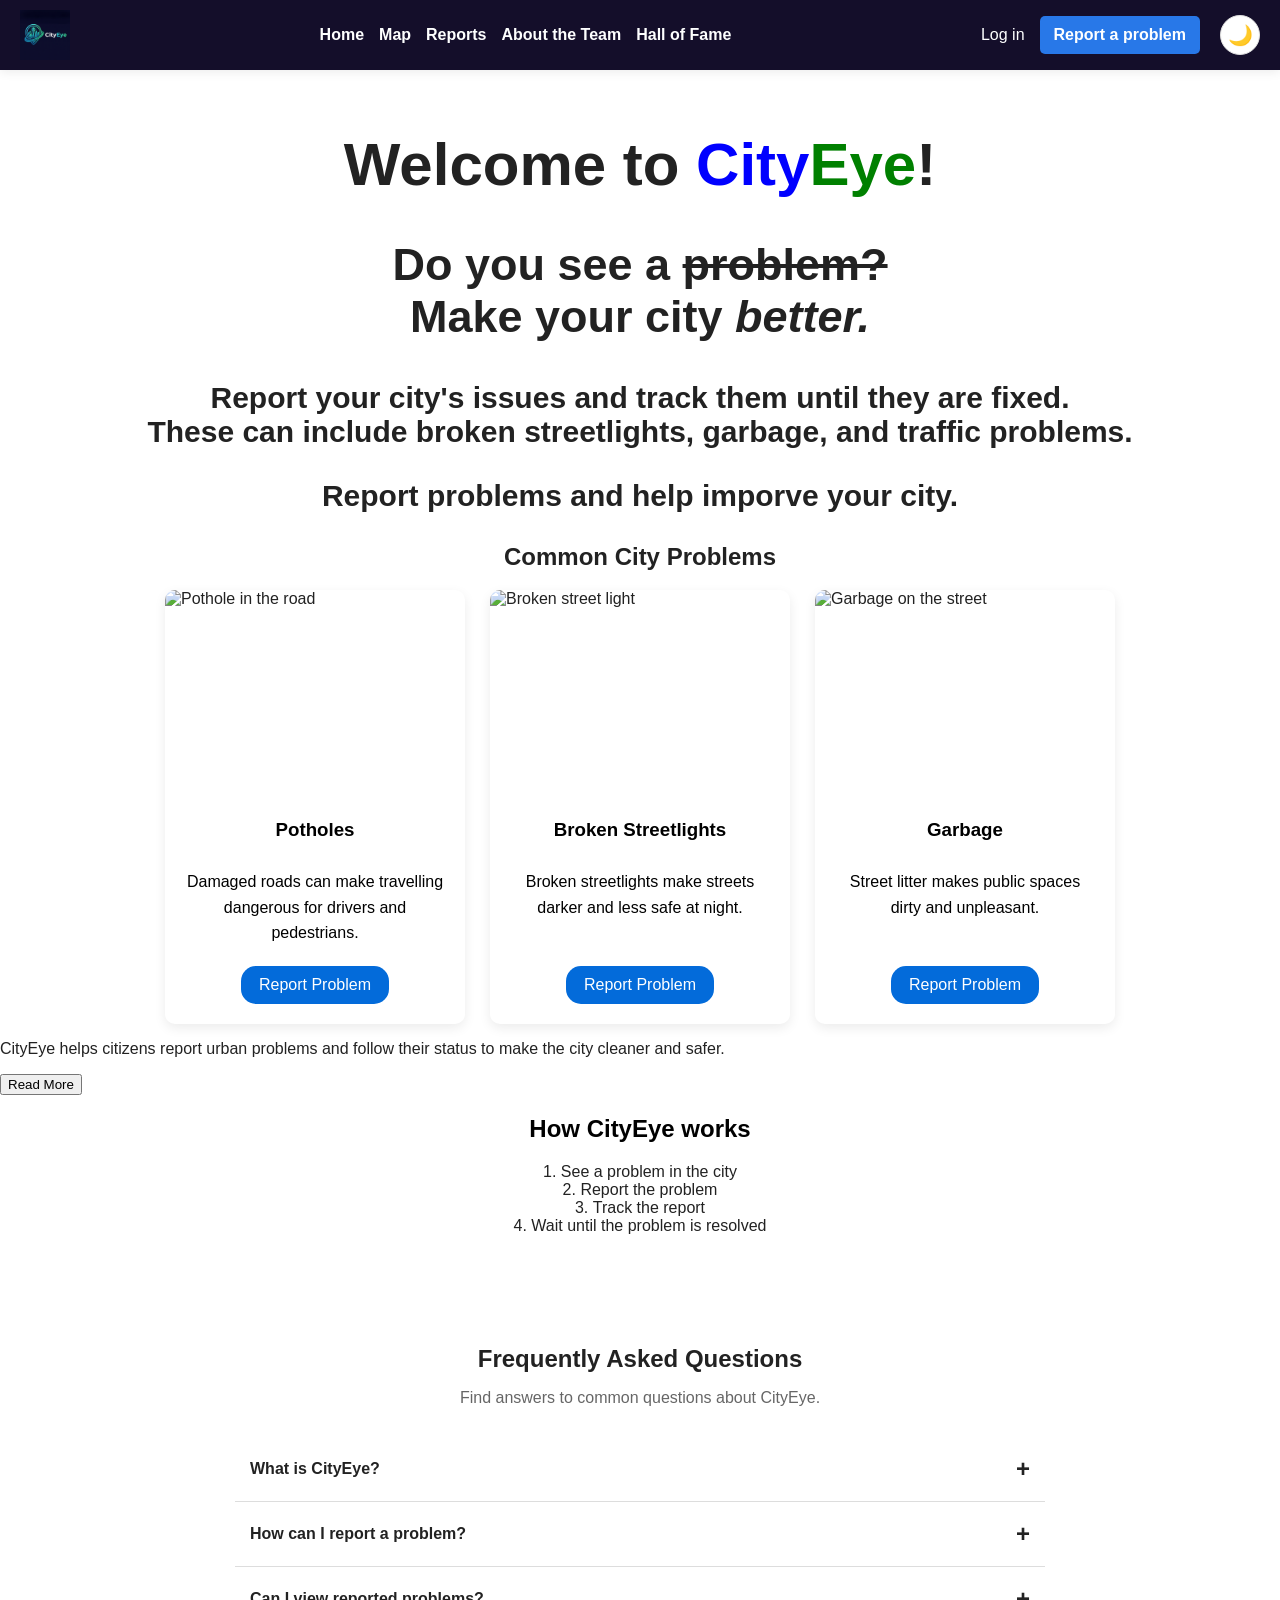
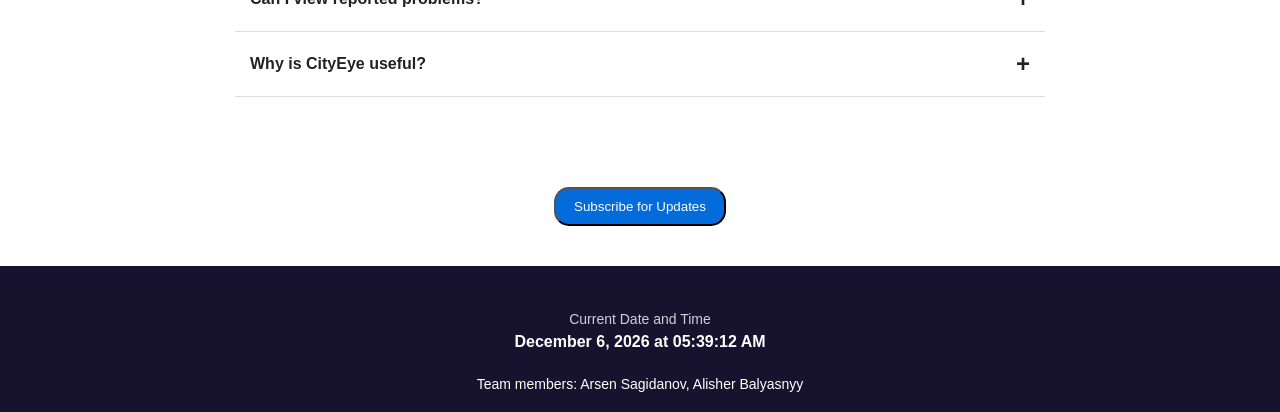
==== commit b6b45784: "Advanced Js" ====
--- a/index.html
+++ b/index.html
@@ -84,6 +84,27 @@
     </div>
 </section>
 
+<div class="read-more-section">
+    <p>
+        CityEye helps citizens report urban problems
+        and follow their status to make the city cleaner and safer.
+    </p>
+
+    <p id="moreText" hidden>
+        Citizens can report damaged roads, broken street lights,
+        overflowing garbage containers, and traffic light problems.
+        CityEye helps communities identify issues and improve urban life.
+    </p>
+
+    <button
+        id="readMoreBtn"
+        type="button"
+        aria-expanded="false"
+        aria-controls="moreText">
+        Read More
+    </button>
+</div>
+
 <h2 id="main-title">How CityEye works</h2>
 <div align="center">
  <ol type="1">
--- a/style.css
+++ b/style.css
@@ -1547,4 +1547,300 @@
 body.dark-theme .problem-card,
 body.dark-theme .legend {
     box-shadow: 0 4px 15px rgba(0, 0, 0, 0.35);
-}+}
+
+/* Subscription Popup */
+
+.modal-overlay {
+    display: none;
+    position: fixed;
+    inset: 0;
+    z-index: 1000;
+    padding: 20px;
+    background-color: rgba(0, 0, 0, 0.6);
+    align-items: center;
+    justify-content: center;
+}
+
+.modal-overlay.is-open {
+    display: flex;
+}
+
+.modal-card {
+    position: relative;
+    box-sizing: border-box;
+    width: min(100%, 440px);
+    padding: 32px;
+    background-color: #ffffff;
+    color: #222222;
+    border-radius: 16px;
+    box-shadow: 0 15px 40px rgba(0, 0, 0, 0.25);
+    animation: popupAppear 0.25s ease;
+}
+
+.close-btn {
+    position: absolute;
+    top: 10px;
+    right: 14px;
+    border: none;
+    background: transparent;
+    color: inherit;
+    font-size: 28px;
+    cursor: pointer;
+}
+
+#subscribeForm {
+    display: flex;
+    flex-direction: column;
+    gap: 12px;
+    margin-top: 20px;
+}
+
+#subscribeForm input {
+    box-sizing: border-box;
+    width: 100%;
+    padding: 12px;
+    border: 1px solid #cccccc;
+    border-radius: 8px;
+    font: inherit;
+}
+
+#subscribeForm input[type="submit"] {
+    background-color: #2563eb;
+    color: white;
+    border: none;
+    cursor: pointer;
+}
+
+#subscribeMessage {
+    min-height: 1.4em;
+}
+
+body.dark-theme .modal-card {
+    background-color: #1e1e1e;
+    color: #f1f1f1;
+}
+
+@keyframes popupAppear {
+    from {
+        opacity: 0;
+        transform: translateY(-12px);
+    }
+
+    to {
+        opacity: 1;
+        transform: translateY(0);
+    }
+}
+
+
+/*animation */
+
+#reportsTableBody tr {
+    animation: reportAppear 0.35s ease both;
+    transition: transform 0.2s ease,
+                background-color 0.2s ease;
+}
+
+#reportsTableBody tr:hover {
+    transform: translateX(3px);
+    background-color: rgba(34, 197, 94, 0.12);
+}
+
+@keyframes reportAppear {
+    from {
+        opacity: 0;
+        transform: translateY(8px);
+    }
+
+    to {
+        opacity: 1;
+        transform: translateY(0);
+    }
+}
+
+.sidebar a.active-filter {
+    outline: 2px solid currentColor;
+    outline-offset: 3px;
+}
+
+@media (prefers-reduced-motion: reduce) {
+    #reportsTableBody tr {
+        animation: none;
+        transition: none;
+    }
+
+    #reportsTableBody tr:hover {
+        transform: none;
+    }
+}
+
+
+/* ========================================
+   TABLE RESPONSIVENESS */
+
+        .content-table {
+            border-collapse: collapse;
+            margin: 25px 0;
+            font-size: 0.9em;
+            min-width: 400px;
+            border-radius: 5px 5px 0 0;
+            overflow: hidden;
+            box-shadow: 0 0 20px rgba(0, 0, 0, 0.15);
+            width: 100%;
+            max-width: 1200px;
+        }
+
+        .content-table thead tr {
+            background-color: #030c45;
+            color: #ffffff;
+            text-align: left;
+            font-weight: bold;
+        }
+
+        .content-table th,
+        .content-table td {
+            padding: 12px 15px;
+                }
+
+        .content-table tbody tr {
+            border-bottom: 1px solid #dddddd;
+        }
+
+        .content-table tbody tr:nth-child(even) {
+            background-color:#a19dfa90;
+        }
+
+        .content-table tbody tr:last-of-type {
+            border-bottom: 2px solid #030c45;
+        }
+
+        .status-new {
+           color: #ef4444;
+           font-weight: bold;
+        }
+
+        .status-progress {
+           color: #f59e0b;
+           font-weight: bold;
+        }
+
+        .status-resolved {
+           color: #22c55e;
+           font-weight: bold;
+        }
+
+.table-wrapper {
+    width: 100%;
+    max-width: 100%;
+    overflow-x: auto;
+}
+
+.content-table {
+    width: 100%;
+    min-width: 600px;
+}
+
+
+
+@media (prefers-reduced-motion: reduce) {
+    #reportsTableBody tr {
+        animation: none;
+        transition: none;
+    }
+}
+
+/* ========================================
+   JOIN HALL OF FAME read more button
+======================================== */
+
+
+
+/* Hall of Fame — expand to the right */
+
+.hof-join {
+    display: grid;
+    grid-template-columns: minmax(0, 1fr);
+    width: calc(100% - 60px);
+    max-width: 1400px;
+    margin: 60px auto;
+    overflow: hidden;
+    border: 1px solid #b8dce5;
+    border-radius: 18px;
+    background: #f4f8fb;
+    color: #253746;
+    box-shadow: 0 10px 30px rgba(24, 65, 88, 0.10);
+}
+
+.hof-join.hof-expanded {
+    grid-template-columns: minmax(0, 1fr) minmax(0, 1fr);
+}
+
+.hof-join-main {
+    min-width: 0;
+    padding: 35px;
+    text-align: center;
+}
+
+#hofReadMoreBtn {
+    padding: 12px 24px;
+    border: none;
+    border-radius: 8px;
+    background: #177f91;
+    color: white;
+    font-size: 16px;
+    font-weight: 600;
+    cursor: pointer;
+    transition: background 0.2s ease, transform 0.2s ease;
+}
+
+#hofReadMoreBtn:hover {
+    background: #126575;
+    transform: translateY(-2px);
+}
+
+.hof-join-details {
+    min-width: 0;
+    padding: 35px;
+    border-left: 1px solid #d4e5eb;
+    animation: hofSlideIn 0.4s ease both;
+}
+
+.hof-join-details[hidden] {
+    display: none !important;
+}
+
+.hof-join-details h3 {
+    color: #168c9e;
+}
+
+@keyframes hofSlideIn {
+    from {
+        opacity: 0;
+        transform: translateX(25px);
+    }
+    to {
+        opacity: 1;
+        transform: translateX(0);
+    }
+}
+
+@media (max-width: 650px) {
+    .hof-join {
+        width: calc(100% - 30px);
+    }
+
+    .hof-join.hof-expanded {
+        grid-template-columns: minmax(0, 1fr);
+    }
+
+    .hof-join-details {
+        border-left: none;
+        border-top: 1px solid #d4e5eb;
+    }
+}
+
+
+
+
+
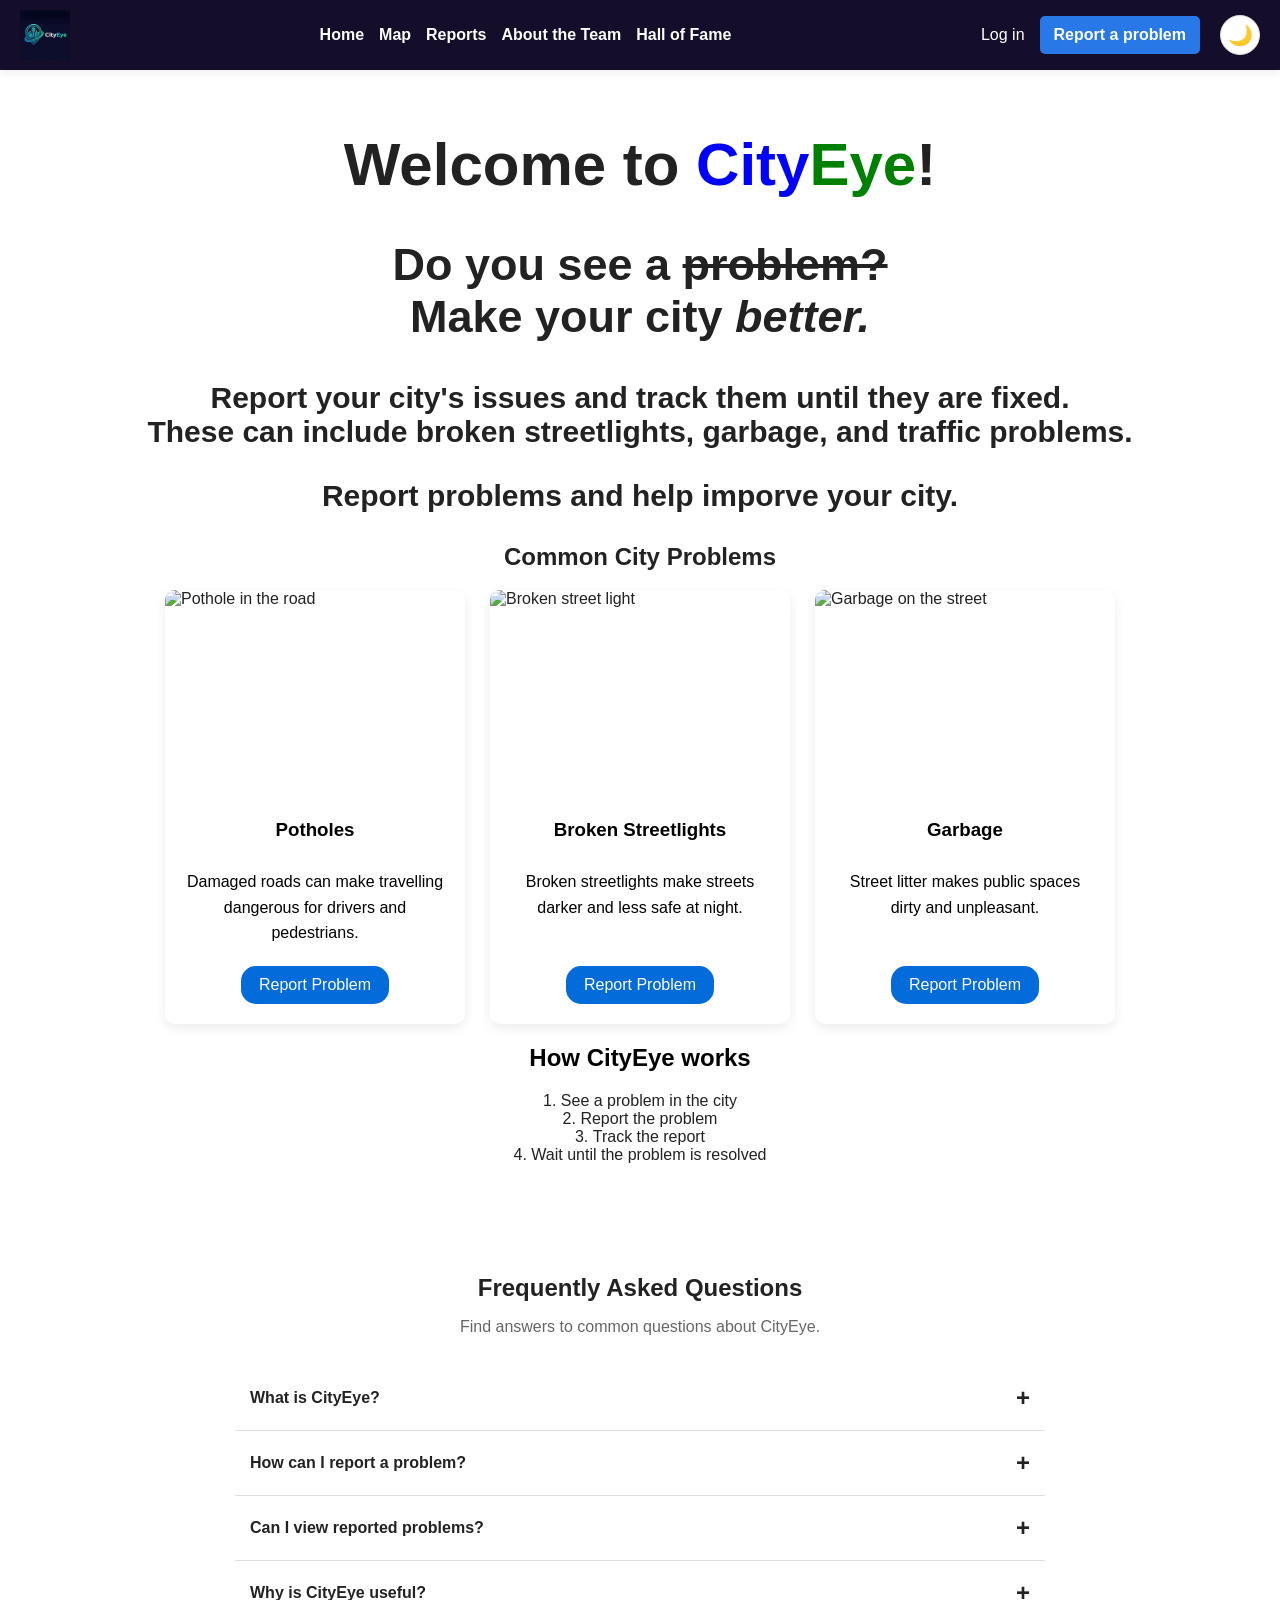
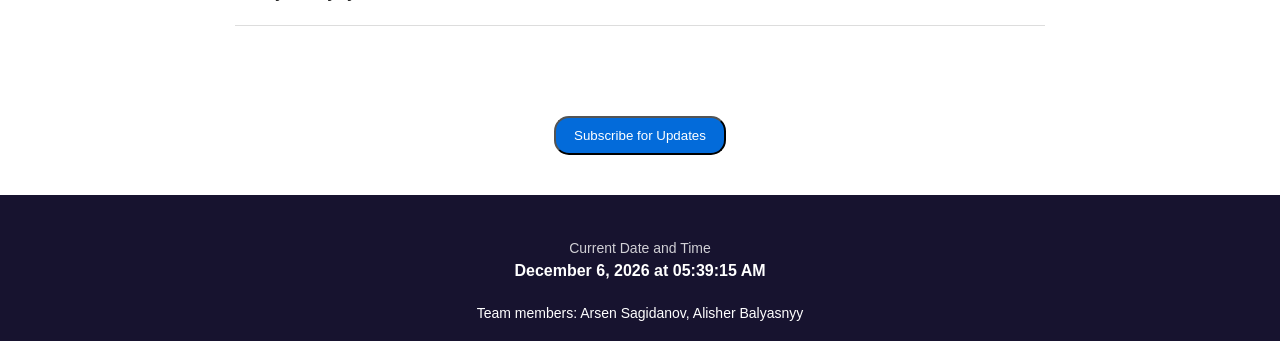
==== commit f5be0d44: "Removing some mistakes" ====
--- a/index.html
+++ b/index.html
@@ -83,27 +83,6 @@
 
     </div>
 </section>
-
-<div class="read-more-section">
-    <p>
-        CityEye helps citizens report urban problems
-        and follow their status to make the city cleaner and safer.
-    </p>
-
-    <p id="moreText" hidden>
-        Citizens can report damaged roads, broken street lights,
-        overflowing garbage containers, and traffic light problems.
-        CityEye helps communities identify issues and improve urban life.
-    </p>
-
-    <button
-        id="readMoreBtn"
-        type="button"
-        aria-expanded="false"
-        aria-controls="moreText">
-        Read More
-    </button>
-</div>
 
 <h2 id="main-title">How CityEye works</h2>
 <div align="center">
@@ -210,4 +189,4 @@
 <script src="script.js"></script>
 
 </body>
-</html>+</html>
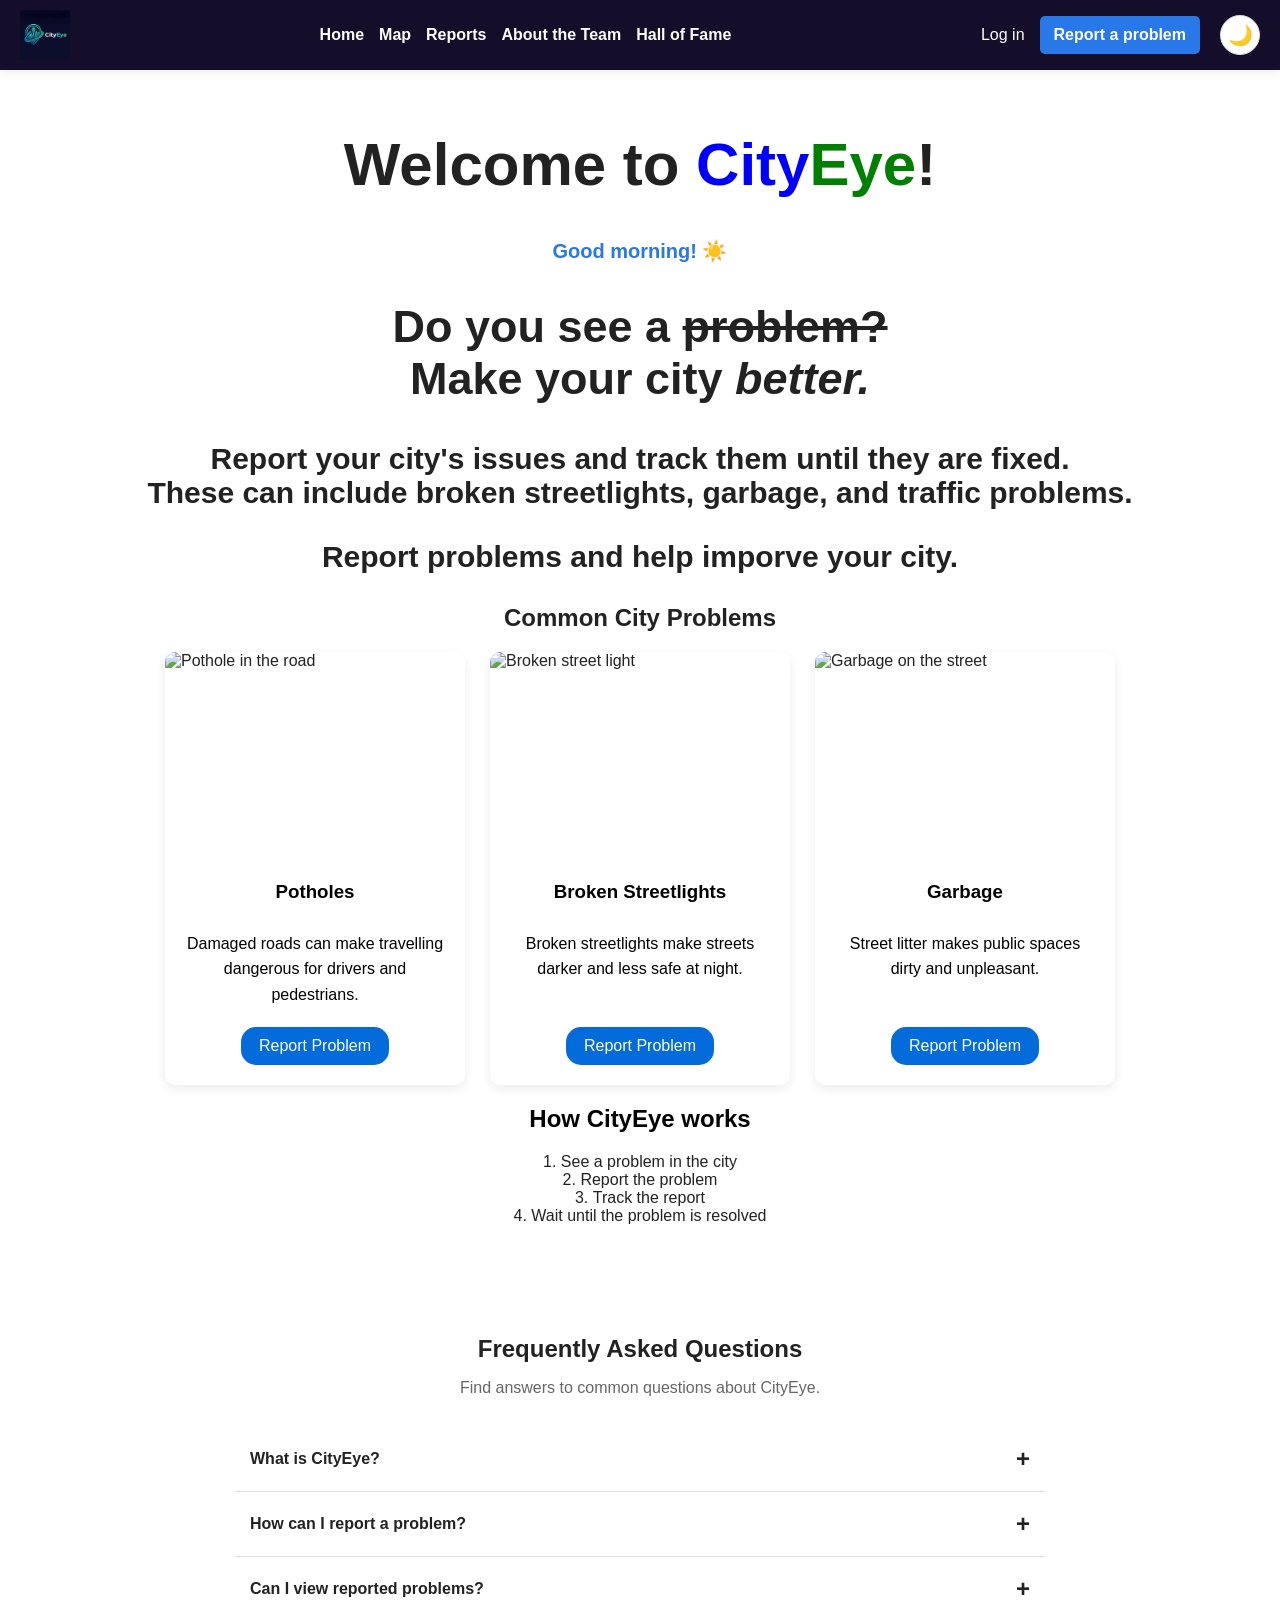
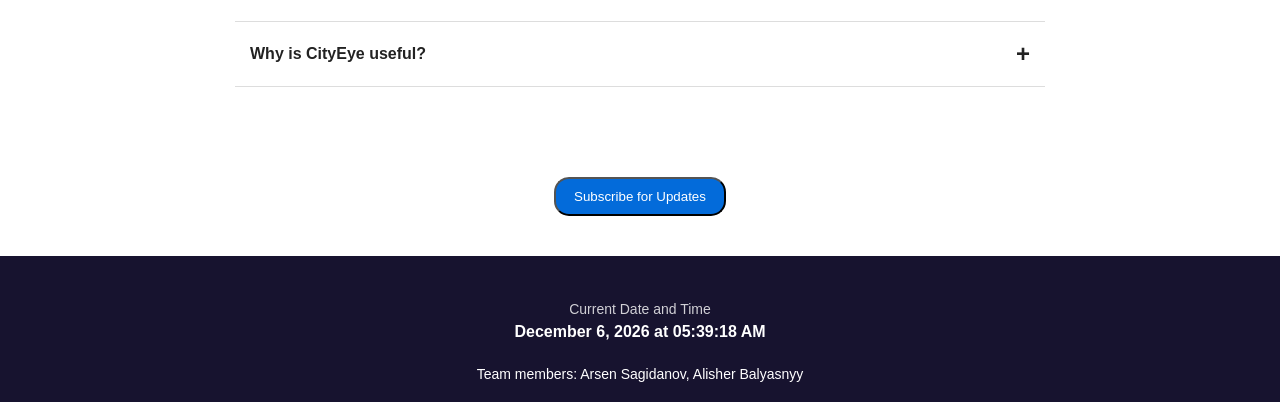
==== commit f7f44d73: "Add time-based greeting with switch" ====
--- a/index.html
+++ b/index.html
@@ -41,6 +41,7 @@
     <h1>Welcome to
     <span class="city">City</span><span class="eye">Eye</span>!
     </h1>
+    <p id="timeGreeting" class="time-greeting" aria-live="polite"></p>
     <h2>Do you see a <s>problem?</s>
     <br>Make your city <em>better.</em>
     </h2>
@@ -189,4 +190,4 @@
 <script src="script.js"></script>
 
 </body>
-</html>
+</html>
--- a/style.css
+++ b/style.css
@@ -1840,7 +1840,20 @@
     }
 }
 
-
-
-
-
+/* Assignment 5 - Greeting by Time */
+
+.time-greeting {
+    margin: 15px auto;
+    font-size: 20px;
+    font-weight: 700;
+    color: #2878e8;
+}
+
+body.dark-theme .time-greeting {
+    color: #7dd3fc;
+}
+
+
+
+
+
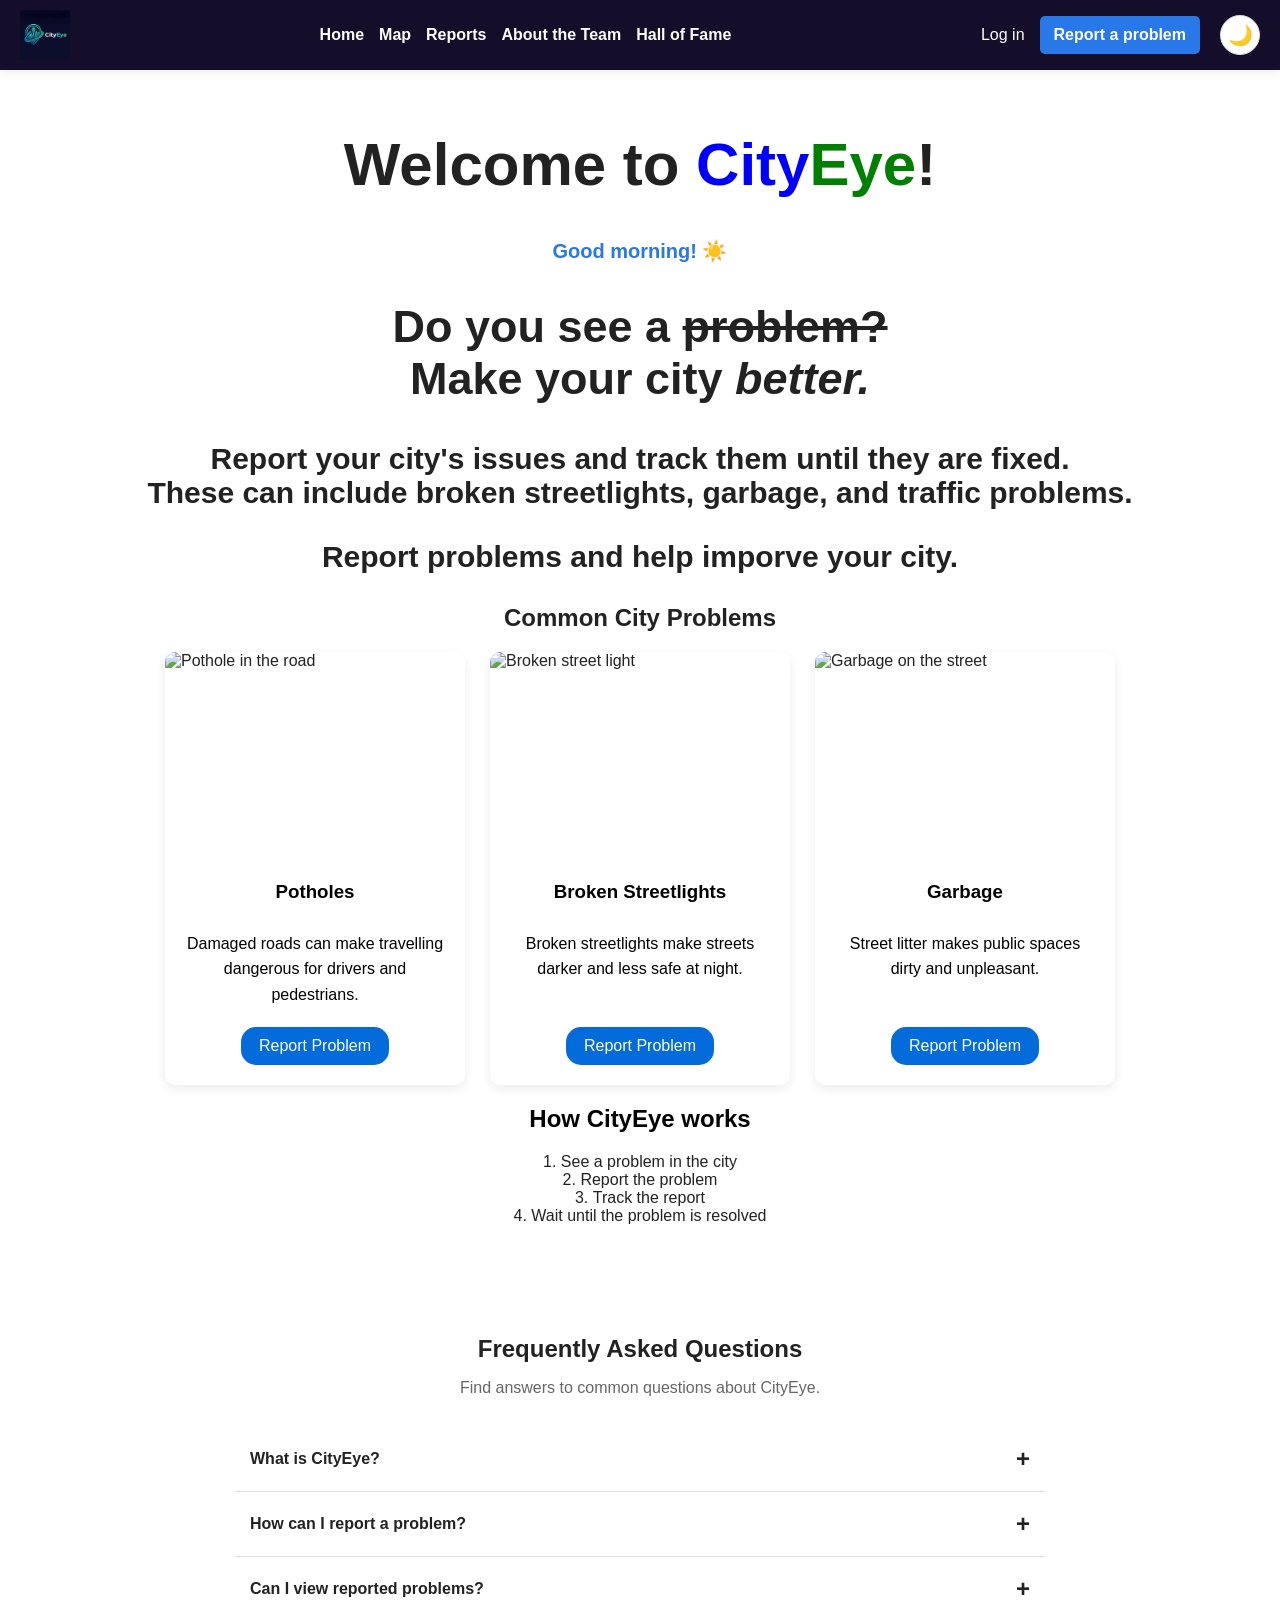
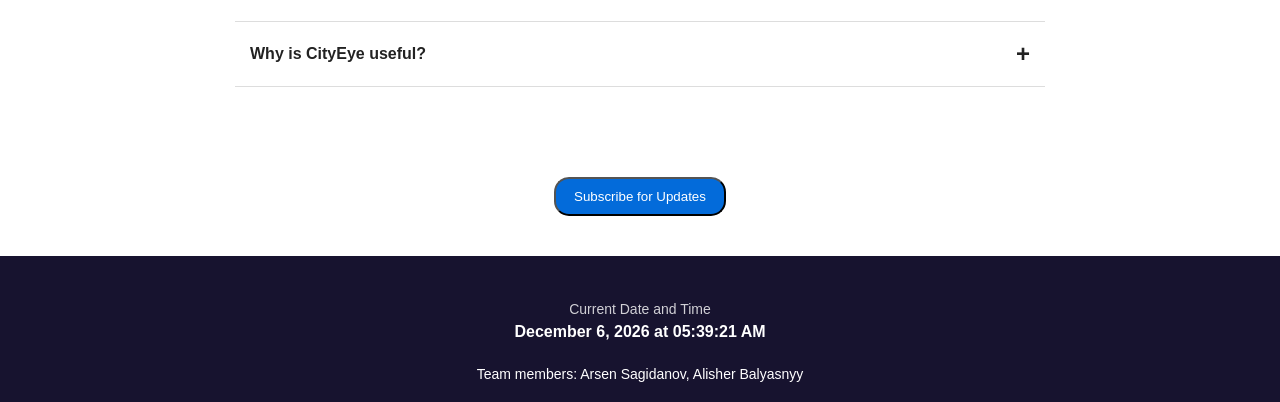
==== commit ab2f76fc: "Merge branch 'main' of https://github.com/vserxs/CityEyeDOM" ====
--- a/index.html
+++ b/index.html
@@ -190,4 +190,4 @@
 <script src="script.js"></script>
 
 </body>
-</html>+</html>
